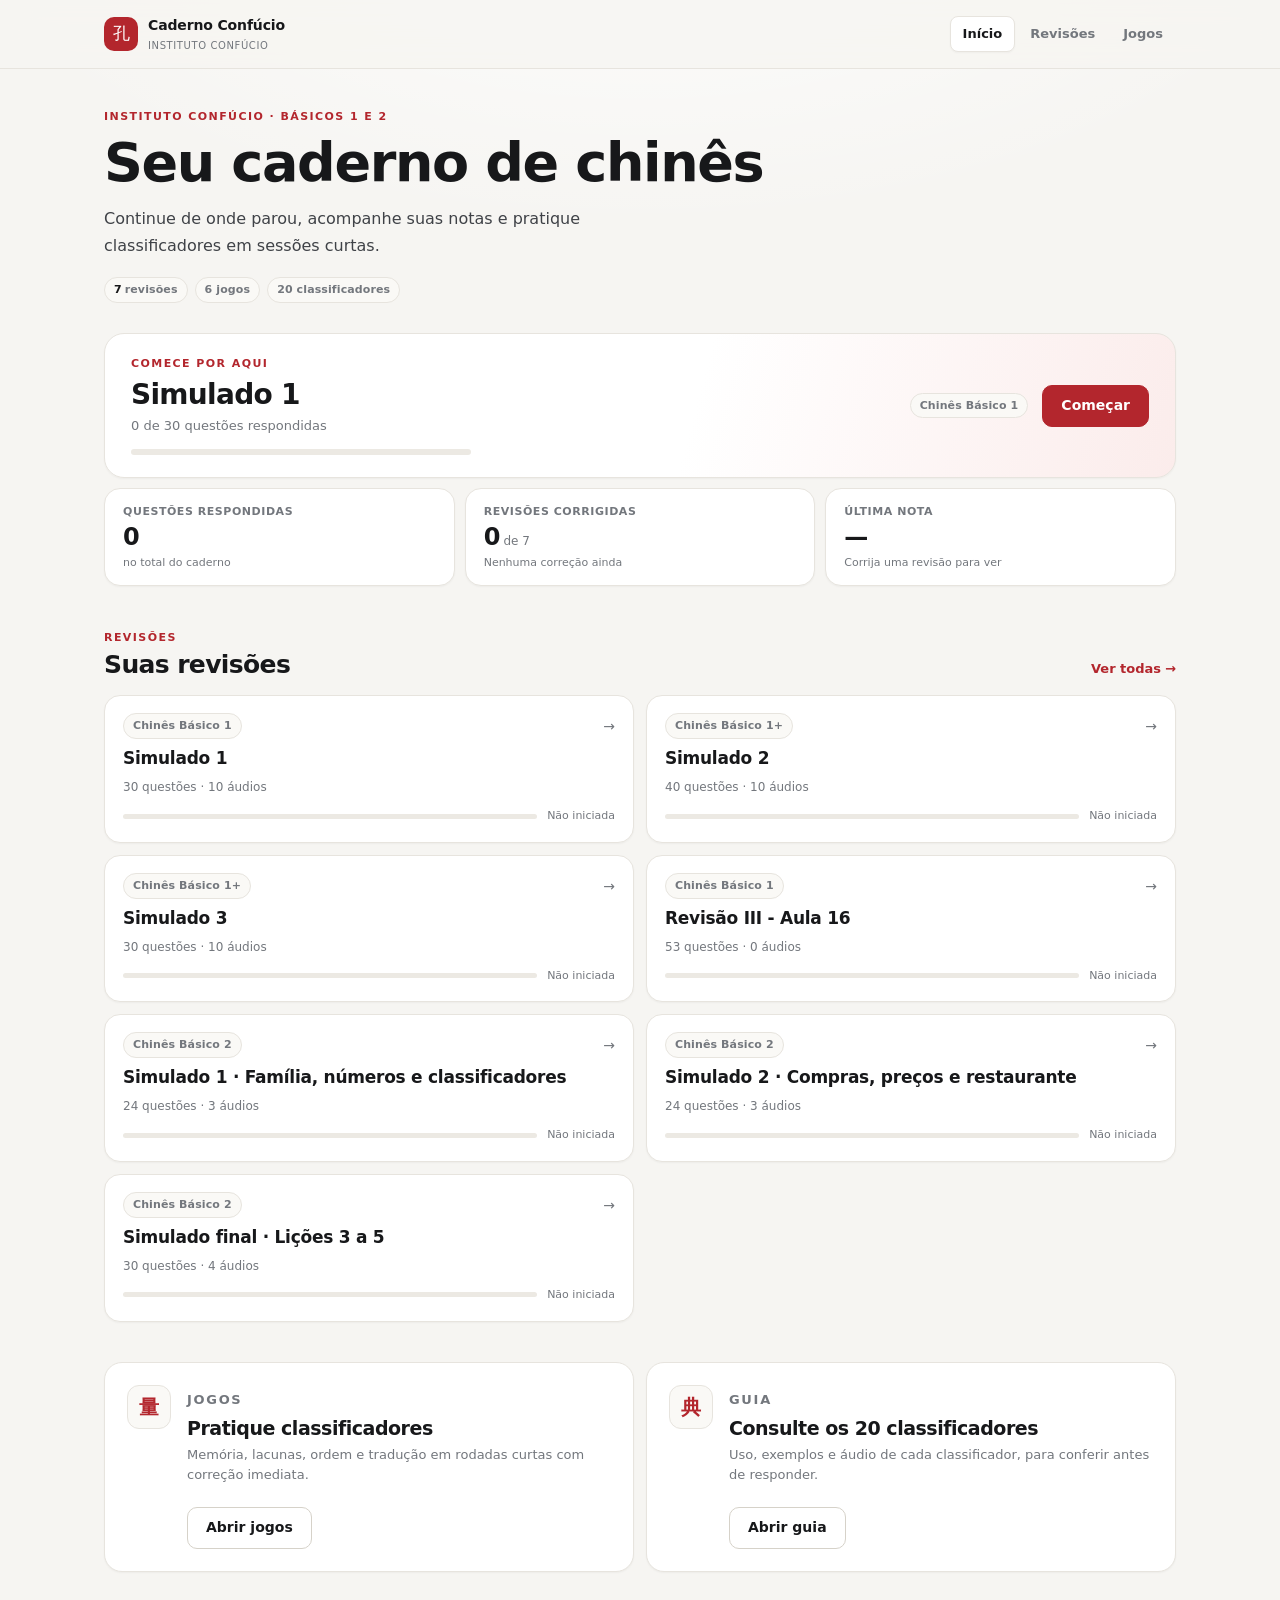
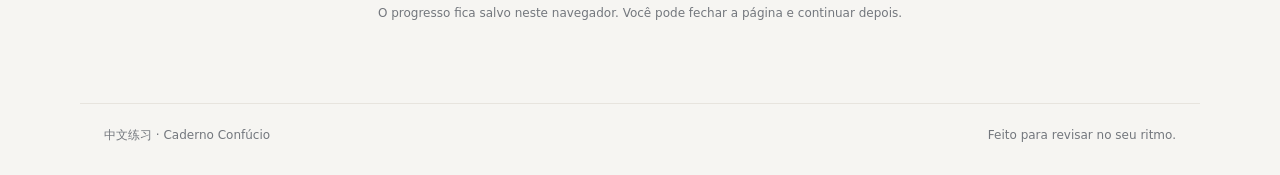
==== index.html @ aeb03836 "feat: add Basic 2 practice exams and level filter" ====
<!doctype html>
<html lang="pt-BR">
  <head>
    <meta charset="utf-8" />
    <meta name="viewport" content="width=device-width, initial-scale=1" />
    <title>Caderno de Chinês · Instituto Confúcio</title>
    <meta name="description" content="Caderno de estudos das aulas de chinês do Instituto Confúcio: revisões, jogos de classificadores e guia de consulta." />
    <link rel="icon" href="data:image/svg+xml,%3Csvg xmlns='http://www.w3.org/2000/svg' viewBox='0 0 64 64'%3E%3Crect width='64' height='64' rx='12' fill='%23b3262d'/%3E%3Ctext x='32' y='42' text-anchor='middle' font-size='32' fill='white' font-family='Arial'%3E习%3C/text%3E%3C/svg%3E" />
    <link rel="stylesheet" href="./src/styles.css?v=2026-11-25-2" />
  </head>
  <body class="app-body" data-page="home">
    <header class="site-header">
      <div class="site-header-inner">
        <a class="brand" href="./index.html" aria-label="Caderno Confúcio, ir para o início">
          <span class="brand-seal" aria-hidden="true">孔</span>
          <span class="brand-text"><strong>Caderno Confúcio</strong><small>Instituto Confúcio</small></span>
        </a>
        <nav class="site-nav" aria-label="Navegação principal">
          <a href="./index.html" aria-current="page">Início</a>
          <a href="./simulados.html">Revisões</a>
          <a href="./jogos.html">Jogos</a>
        </nav>
      </div>
    </header>

    <main class="app-main home">
      <header class="home-head">
        <div class="home-head-copy">
          <p class="eyebrow">Instituto Confúcio · Básicos 1 e 2</p>
          <h1>Seu caderno de chinês</h1>
          <p class="lede">Continue de onde parou, acompanhe suas notas e pratique classificadores em sessões curtas.</p>
          <div class="home-tags">
            <span class="tag"><strong id="homeExamCount">7</strong> revisões</span>
            <span class="tag">6 jogos</span>
            <span class="tag">20 classificadores</span>
          </div>
        </div>
      </header>

      <section class="dashboard" id="homeStatus" aria-label="Seu progresso" hidden></section>

      <section class="home-section" aria-labelledby="homeExamsTitle">
        <div class="section-title-row">
          <div>
            <p class="eyebrow">Revisões</p>
            <h2 id="homeExamsTitle">Suas revisões</h2>
          </div>
          <a class="text-link" href="./simulados.html">Ver todas <span aria-hidden="true">→</span></a>
        </div>
        <div id="homeExamList" class="home-exam-list"></div>
      </section>

      <section class="home-split" aria-label="Práticas e consulta">
        <article class="promo-card">
          <span class="promo-icon" aria-hidden="true">量</span>
          <div class="promo-copy">
            <p class="eyebrow">Jogos</p>
            <h2>Pratique classificadores</h2>
            <p>Memória, lacunas, ordem e tradução em rodadas curtas com correção imediata.</p>
          </div>
          <a class="btn secondary" href="./jogos.html">Abrir jogos</a>
        </article>
        <article class="promo-card">
          <span class="promo-icon" aria-hidden="true">典</span>
          <div class="promo-copy">
            <p class="eyebrow">Guia</p>
            <h2>Consulte os 20 classificadores</h2>
            <p>Uso, exemplos e áudio de cada classificador, para conferir antes de responder.</p>
          </div>
          <a class="btn secondary" href="./jogos.html#guia">Abrir guia</a>
        </article>
      </section>

      <p class="home-note">O progresso fica salvo neste navegador. Você pode fechar a página e continuar depois.</p>
    </main>

    <footer class="site-footer">
      <span>中文练习 · Caderno Confúcio</span>
      <span>Feito para revisar no seu ritmo.</span>
    </footer>

    <script src="./src/app.js?v=2026-11-25-2" type="module"></script>
  </body>
</html>
---- src/styles.css ----
:root {
  color-scheme: light;
  --bg: #f6f5f2;
  --surface: #ffffff;
  --surface-soft: #faf9f6;
  --ink: #17181a;
  --ink-2: #3f4247;
  --muted: #73777d;
  --border: #e7e4de;
  --border-strong: #d6d2c9;
  --accent: #b3262d;
  --accent-dark: #941d24;
  --accent-soft: #fbeceb;
  --jade: #2c6e5b;
  --jade-soft: #eaf4ef;
  --gold: #916a1c;
  --gold-soft: #fbf3e2;
  --wrong: #b3262d;
  --radius: 16px;
  --radius-sm: 10px;
  --shadow-sm: 0 1px 2px rgb(20 20 24 / 4%);
  --shadow: 0 1px 2px rgb(20 20 24 / 4%), 0 14px 36px rgb(20 20 24 / 6%);
  --font-sans: "Inter", "Avenir Next", "Segoe UI", system-ui, -apple-system, "PingFang SC", "Microsoft YaHei", sans-serif;
  --max: 1120px;
  --header-h: 68px;
}

* {
  box-sizing: border-box;
}

[hidden] {
  display: none !important;
}

html {
  scroll-behavior: smooth;
}

body {
  margin: 0;
  min-height: 100vh;
  background-color: var(--bg);
  background-image: radial-gradient(1100px 560px at 50% -8%, #ffffff 0%, rgb(255 255 255 / 0%) 66%);
  background-repeat: no-repeat;
  color: var(--ink);
  font-family: var(--font-sans);
  font-size: 16px;
  line-height: 1.6;
  -webkit-font-smoothing: antialiased;
  text-rendering: optimizeLegibility;
}

h1,
h2,
h3,
h4 {
  margin: 0;
  font-family: var(--font-sans);
  font-weight: 650;
  line-height: 1.15;
  letter-spacing: -0.025em;
  text-wrap: balance;
}

p {
  margin: 0;
}

a {
  color: var(--accent);
}

img {
  max-width: 100%;
}

button,
input,
select,
textarea {
  font: inherit;
}

button {
  color: inherit;
}

:where(a, button, input, select, textarea):focus-visible,
.game-workspace:focus-visible,
.pairs-board:focus-visible {
  outline: 2px solid rgb(179 38 45 / 55%);
  outline-offset: 2px;
}

.site-header {
  position: sticky;
  top: 0;
  z-index: 50;
  border-bottom: 1px solid var(--border);
  background: rgb(246 245 242 / 88%);
  backdrop-filter: blur(14px);
}

.site-header-inner {
  display: flex;
  align-items: center;
  gap: 24px;
  width: min(var(--max), 100%);
  min-height: var(--header-h);
  margin: 0 auto;
  padding: 0 24px;
}

.brand {
  display: flex;
  align-items: center;
  gap: 10px;
  color: var(--ink);
  text-decoration: none;
}

.brand-seal {
  display: grid;
  place-items: center;
  width: 34px;
  height: 34px;
  border-radius: 10px;
  background: var(--accent);
  color: #fff;
  font-size: 17px;
  line-height: 1;
}

.brand-text {
  display: grid;
  gap: 1px;
}

.brand-text strong {
  font-size: 14px;
  font-weight: 650;
  letter-spacing: -0.01em;
}

.brand-text small {
  color: var(--muted);
  font-size: 10px;
  font-weight: 500;
  letter-spacing: 0.06em;
  text-transform: uppercase;
}

.site-nav {
  display: flex;
  align-items: center;
  gap: 2px;
  margin-left: auto;
}

.site-nav a {
  padding: 7px 12px;
  border: 1px solid transparent;
  border-radius: 8px;
  color: var(--muted);
  font-size: 13px;
  font-weight: 550;
  text-decoration: none;
  transition: color 140ms ease, background 140ms ease, border-color 140ms ease;
}

.site-nav a:hover {
  background: var(--surface-soft);
  color: var(--ink);
}

.site-nav a[aria-current="page"] {
  border-color: var(--border);
  background: var(--surface);
  box-shadow: var(--shadow-sm);
  color: var(--ink);
}

.app-main {
  width: min(var(--max), 100%);
  margin: 0 auto;
  padding: 40px 24px 80px;
}

.site-footer {
  display: flex;
  justify-content: space-between;
  gap: 16px;
  width: min(var(--max), 100%);
  margin: 0 auto;
  padding: 22px 24px 30px;
  border-top: 1px solid var(--border);
  color: var(--muted);
  font-size: 12px;
}

.eyebrow {
  margin: 0 0 8px;
  color: var(--accent);
  font-size: 11px;
  font-weight: 700;
  letter-spacing: 0.13em;
  line-height: 1.4;
  text-transform: uppercase;
}

.lede {
  max-width: 62ch;
  margin-top: 12px;
  color: var(--ink-2);
  font-size: 16px;
  line-height: 1.65;
}

.helper-text {
  max-width: 34ch;
  color: var(--muted);
  font-size: 12px;
  line-height: 1.5;
  text-align: right;
}

.page-head {
  max-width: 760px;
  margin-bottom: 36px;
}

.page-head h1 {
  font-size: clamp(34px, 4.4vw, 44px);
}

.btn {
  display: inline-flex;
  align-items: center;
  justify-content: center;
  gap: 8px;
  min-height: 42px;
  padding: 8px 18px;
  border: 1px solid var(--accent);
  border-radius: var(--radius-sm);
  background: var(--accent);
  color: #fff;
  font-size: 14px;
  font-weight: 600;
  line-height: 1.2;
  text-decoration: none;
  cursor: pointer;
  transition: background 140ms ease, border-color 140ms ease, transform 140ms ease;
}

.btn:hover {
  border-color: var(--accent-dark);
  background: var(--accent-dark);
  transform: translateY(-1px);
}

.btn.secondary {
  border-color: var(--border-strong);
  background: var(--surface);
  color: var(--ink);
}

.btn.secondary:hover {
  border-color: #c3bdb1;
  background: var(--surface-soft);
}

.btn:disabled {
  opacity: 0.45;
  cursor: not-allowed;
  transform: none;
}

.text-link {
  display: inline-flex;
  align-items: center;
  gap: 4px;
  border: none;
  background: none;
  color: var(--accent);
  font-size: 13px;
  font-weight: 600;
  text-decoration: none;
  cursor: pointer;
}

.text-link:hover {
  color: var(--accent-dark);
  text-decoration: underline;
  text-underline-offset: 3px;
}

.tag {
  display: inline-flex;
  align-items: center;
  padding: 3px 9px;
  border: 1px solid var(--border);
  border-radius: 999px;
  background: var(--surface-soft);
  color: var(--muted);
  font-size: 11px;
  font-weight: 600;
  letter-spacing: 0.01em;
  white-space: nowrap;
}

.status-pill {
  display: inline-flex;
  align-items: center;
  margin-left: auto;
  padding: 3px 9px;
  border: 1px solid var(--border);
  border-radius: 999px;
  background: var(--surface-soft);
  color: var(--muted);
  font-size: 11px;
  font-weight: 600;
  white-space: nowrap;
}

.status-pill.is-started {
  border-color: #f0ddb8;
  background: var(--gold-soft);
  color: var(--gold);
}

.status-pill.is-corrected {
  border-color: #cde5da;
  background: var(--jade-soft);
  color: var(--jade);
}

.progress-track {
  display: block;
  flex: 1 1 auto;
  height: 6px;
  overflow: hidden;
  border-radius: 999px;
  background: #ece9e3;
}

.progress-bar {
  display: block;
  width: 0;
  height: 100%;
  border-radius: inherit;
  background: var(--jade);
  transition: width 220ms ease;
}

.section-title-row {
  display: flex;
  align-items: flex-end;
  justify-content: space-between;
  gap: 24px;
  margin-bottom: 16px;
}

.section-title-row h2 {
  font-size: clamp(21px, 2.4vw, 25px);
}

.section-title-row .eyebrow {
  margin-bottom: 5px;
}

.home-head {
  display: flex;
  align-items: flex-end;
  justify-content: space-between;
  gap: 32px;
  margin-bottom: 30px;
}

.home-head h1 {
  font-size: clamp(38px, 5vw, 54px);
}

.home-head-copy .lede {
  max-width: 52ch;
}

.home-tags {
  display: flex;
  flex-wrap: wrap;
  gap: 7px;
  margin-top: 18px;
}

.home-tags .tag strong {
  margin-right: 3px;
  color: var(--ink);
  font-weight: 700;
}

.dashboard {
  display: flex;
  flex-direction: column;
  gap: 10px;
  margin-bottom: 44px;
}

.continue-card {
  display: flex;
  align-items: center;
  justify-content: space-between;
  gap: 26px;
  padding: 22px 26px;
  border: 1px solid var(--border);
  border-radius: 20px;
  background: linear-gradient(105deg, var(--surface) 0%, var(--surface) 55%, var(--accent-soft) 100%);
  box-shadow: var(--shadow-sm);
}

.continue-copy {
  display: flex;
  flex: 1 1 auto;
  flex-direction: column;
  justify-content: center;
  min-width: 0;
}

.continue-copy h2 {
  font-size: clamp(22px, 2.6vw, 28px);
}

.continue-meta {
  margin: 5px 0 12px;
  color: var(--muted);
  font-size: 13px;
}

.continue-copy .progress-track {
  width: min(100%, 340px);
  flex: 0 0 auto;
}

.continue-action {
  display: flex;
  flex: 0 0 auto;
  align-items: center;
  gap: 14px;
}

.stat-grid {
  display: grid;
  grid-template-columns: repeat(3, minmax(0, 1fr));
  gap: 10px;
}

.stat-card {
  display: grid;
  gap: 2px;
  align-content: center;
  min-width: 0;
  padding: 14px 18px;
  border: 1px solid var(--border);
  border-radius: 16px;
  background: var(--surface);
  box-shadow: var(--shadow-sm);
}

.stat-label {
  color: var(--muted);
  font-size: 11px;
  font-weight: 600;
  letter-spacing: 0.05em;
  text-transform: uppercase;
}

.stat-value {
  color: var(--ink);
  font-size: 24px;
  font-weight: 650;
  letter-spacing: -0.03em;
  line-height: 1.2;
  font-variant-numeric: tabular-nums;
}

.stat-sub {
  overflow: hidden;
  color: var(--muted);
  font-size: 11px;
  font-weight: 500;
  text-overflow: ellipsis;
  white-space: nowrap;
}

.stat-value .stat-sub {
  font-size: 12px;
  font-weight: 500;
  letter-spacing: 0;
}

.home-section {
  margin-top: 40px;
}

.home-exam-list {
  display: grid;
  grid-template-columns: repeat(2, minmax(0, 1fr));
  gap: 12px;
}

.home-exam {
  display: grid;
  gap: 6px;
  padding: 17px 18px;
  border: 1px solid var(--border);
  border-radius: 16px;
  background: var(--surface);
  box-shadow: var(--shadow-sm);
  color: var(--ink);
  text-decoration: none;
  transition: border-color 150ms ease, box-shadow 150ms ease, transform 150ms ease;
}

.home-exam:hover {
  border-color: var(--border-strong);
  box-shadow: var(--shadow);
  transform: translateY(-1px);
}

.home-exam-top {
  display: flex;
  align-items: center;
  justify-content: space-between;
  gap: 8px;
}

.home-exam > strong {
  font-size: 17px;
  font-weight: 650;
  letter-spacing: -0.015em;
}

.home-exam-meta {
  color: var(--muted);
  font-size: 12px;
}

.home-exam-score {
  color: var(--jade);
  font-size: 13px;
  font-weight: 700;
  font-variant-numeric: tabular-nums;
}

.home-exam-arrow {
  color: var(--muted);
  font-size: 14px;
}

.home-exam-progress {
  display: flex;
  align-items: center;
  gap: 10px;
  margin-top: 4px;
  color: var(--muted);
  font-size: 11px;
  font-variant-numeric: tabular-nums;
}

.home-exam-progress .progress-track {
  height: 5px;
}

.home-exam-progress .progress-bar {
  background: var(--accent);
}

.home-split {
  display: grid;
  grid-template-columns: repeat(2, minmax(0, 1fr));
  gap: 12px;
  margin-top: 40px;
}

.promo-card {
  display: grid;
  grid-template-columns: auto minmax(0, 1fr);
  gap: 16px;
  align-items: start;
  padding: 22px;
  border: 1px solid var(--border);
  border-radius: 18px;
  background: var(--surface);
  box-shadow: var(--shadow-sm);
}

.promo-icon {
  display: grid;
  place-items: center;
  width: 44px;
  height: 44px;
  border: 1px solid var(--border);
  border-radius: 12px;
  background: var(--surface-soft);
  color: var(--accent);
  font-size: 20px;
  font-weight: 600;
  line-height: 1;
}

.promo-copy h2 {
  font-size: 19px;
}

.promo-copy p {
  margin-top: 5px;
  color: var(--muted);
  font-size: 13px;
  line-height: 1.55;
}

.promo-card .btn {
  grid-column: 2;
  justify-self: start;
  margin-top: 6px;
}

.home-note {
  margin-top: 32px;
  color: var(--muted);
  font-size: 12px;
  text-align: center;
}

.library {
  margin-top: 8px;
}

.exam-level-filter {
  display: flex;
  flex-wrap: wrap;
  gap: 8px;
  margin-bottom: 16px;
}

.exam-level-filter button {
  min-height: 42px;
  padding: 8px 16px;
  border: 1px solid var(--border-strong);
  border-radius: 999px;
  background: var(--surface);
  color: var(--ink-2);
  font-size: 14px;
  font-weight: 600;
  cursor: pointer;
}

.exam-level-filter button:hover {
  border-color: var(--accent);
}

.exam-level-filter button[aria-pressed="true"] {
  border-color: var(--accent);
  background: var(--accent);
  color: #fff;
}

.exam-list {
  display: grid;
  grid-template-columns: repeat(2, minmax(0, 1fr));
  gap: 14px;
}

.exam-card {
  display: flex;
  flex-direction: column;
  gap: 10px;
  padding: 22px;
  border: 1px solid var(--border);
  border-radius: 18px;
  background: var(--surface);
  box-shadow: var(--shadow-sm);
  transition: border-color 150ms ease, box-shadow 150ms ease;
}

.exam-card:hover {
  border-color: var(--border-strong);
  box-shadow: var(--shadow);
}

.exam-card-head {
  display: flex;
  align-items: center;
  gap: 8px;
  min-width: 0;
}

.exam-number {
  color: var(--accent);
  font-size: 12px;
  font-weight: 700;
  letter-spacing: 0.06em;
}

.exam-card h3 {
  font-size: 21px;
  letter-spacing: -0.02em;
}

.exam-description {
  flex: 1 1 auto;
  color: var(--muted);
  font-size: 13px;
  line-height: 1.55;
}

.exam-meta-line {
  display: flex;
  flex-wrap: wrap;
  gap: 12px;
  color: var(--muted);
  font-size: 11px;
}

.exam-meta-line span + span::before {
  content: "·";
  margin-right: 12px;
  color: var(--border-strong);
}

.exam-card-progress {
  display: flex;
  align-items: center;
  gap: 10px;
  color: var(--muted);
  font-size: 11px;
  font-variant-numeric: tabular-nums;
}

.exam-card-progress .progress-track {
  height: 5px;
}

.exam-card-progress .progress-bar {
  background: var(--accent);
}

.exam-card-foot {
  display: flex;
  align-items: center;
  justify-content: space-between;
  gap: 12px;
  margin-top: 2px;
  padding-top: 14px;
  border-top: 1px solid var(--border);
}

.exam-score {
  color: var(--ink-2);
  font-size: 12px;
}

.exam-score strong {
  font-weight: 700;
  font-variant-numeric: tabular-nums;
}

.exam-score.is-empty {
  color: var(--muted);
}

.exam-card .btn {
  min-height: 36px;
  padding: 6px 14px;
  font-size: 13px;
}

.exam-screen {
  animation: fade-in 200ms ease both;
}

.exam-sticky {
  position: sticky;
  top: var(--header-h);
  z-index: 40;
  margin-bottom: 24px;
  padding: 12px 0 8px;
  border-bottom: 1px solid var(--border);
  background: var(--bg);
}

.exam-topbar {
  display: grid;
  grid-template-columns: auto minmax(0, 1fr) auto;
  gap: 16px;
  align-items: center;
}

.back-link {
  display: inline-flex;
  align-items: center;
  gap: 6px;
  min-height: 34px;
  padding: 5px 11px;
  border: 1px solid var(--border);
  border-radius: 8px;
  background: var(--surface);
  color: var(--ink-2);
  font-size: 12px;
  font-weight: 600;
  cursor: pointer;
  transition: border-color 140ms ease, background 140ms ease;
}

.back-link:hover {
  border-color: var(--border-strong);
  background: var(--surface-soft);
}

.exam-topbar-main {
  display: flex;
  flex-direction: column;
  gap: 1px;
  min-width: 0;
}

.exam-topbar-kicker {
  color: var(--muted);
  font-size: 10px;
  font-weight: 600;
  letter-spacing: 0.1em;
  text-transform: uppercase;
}

.exam-topbar-main strong {
  overflow: hidden;
  color: var(--ink);
  font-size: 14px;
  font-weight: 650;
  line-height: 1.3;
  text-overflow: ellipsis;
  white-space: nowrap;
}

.exam-topbar-progress {
  display: flex;
  align-items: center;
  gap: 10px;
  color: var(--muted);
  font-size: 11px;
  white-space: nowrap;
  font-variant-numeric: tabular-nums;
}

.exam-topbar-progress .progress-track {
  width: 110px;
}

.section-tabs {
  display: flex;
  gap: 4px;
  margin-top: 10px;
  padding-bottom: 2px;
  overflow-x: auto;
  scrollbar-width: none;
}

.section-tabs::-webkit-scrollbar {
  display: none;
}

.section-tabs a {
  flex: 0 0 auto;
  padding: 5px 11px;
  border: 1px solid var(--border);
  border-radius: 999px;
  background: var(--surface);
  color: var(--muted);
  font-size: 12px;
  font-weight: 500;
  text-decoration: none;
  white-space: nowrap;
  transition: color 140ms ease, background 140ms ease, border-color 140ms ease;
}

.section-tabs a:hover {
  border-color: var(--border-strong);
  color: var(--ink);
}

.section-tabs a[aria-current="true"] {
  border-color: var(--ink);
  background: var(--ink);
  color: #fff;
}

.exam-sheet {
  max-width: 850px;
  margin: 0 auto;
}

.exam-intro {
  margin-bottom: 28px;
}

.exam-intro h1 {
  font-size: clamp(28px, 3.6vw, 37px);
}

.exam-intro .lede {
  margin-top: 10px;
  font-size: 15px;
}

.exam-meta-chips {
  display: flex;
  flex-wrap: wrap;
  gap: 6px;
  margin-top: 16px;
}

.meta-chip {
  display: inline-flex;
  align-items: center;
  gap: 4px;
  padding: 4px 10px;
  border: 1px solid var(--border);
  border-radius: 999px;
  background: var(--surface);
  color: var(--muted);
  font-size: 11px;
  white-space: nowrap;
}

.meta-chip strong {
  color: var(--ink);
  font-weight: 650;
}

.exam-intro-note {
  margin-top: 12px;
  color: var(--muted);
  font-size: 12px;
  line-height: 1.55;
}

.section {
  margin-top: 34px;
  scroll-margin-top: calc(var(--header-h) + 116px);
}

.section:first-child {
  margin-top: 0;
}

.section-heading {
  display: flex;
  align-items: baseline;
  justify-content: space-between;
  gap: 16px;
  margin-bottom: 12px;
  padding-bottom: 10px;
  border-bottom: 1px solid var(--border);
}

.section-heading h2 {
  font-size: 20px;
}

.section-heading span {
  color: var(--muted);
  font-size: 11px;
  white-space: nowrap;
}

.prompt-text {
  max-width: 70ch;
  margin-bottom: 12px;
  color: var(--muted);
  font-size: 13px;
  line-height: 1.6;
}

.question {
  position: relative;
  display: grid;
  gap: 12px;
  margin-bottom: 12px;
  padding: 20px 20px 20px 58px;
  border: 1px solid var(--border);
  border-radius: var(--radius);
  background: var(--surface);
  box-shadow: var(--shadow-sm);
  transition: border-color 150ms ease;
}

.question:last-of-type {
  margin-bottom: 0;
}

.question-number {
  position: absolute;
  top: 20px;
  left: 18px;
  display: grid;
  place-items: center;
  width: 28px;
  height: 28px;
  border: 1px solid var(--border-strong);
  border-radius: 50%;
  background: var(--surface-soft);
  color: var(--accent);
  font-size: 11px;
  font-weight: 700;
  font-variant-numeric: tabular-nums;
}

.question-title h3 {
  color: var(--ink);
  font-size: 14px;
  font-weight: 600;
  line-height: 1.55;
  letter-spacing: 0;
}

.question-title p {
  margin-top: 4px;
  color: var(--muted);
  font-size: 12px;
  line-height: 1.5;
}

.pinyin {
  color: var(--jade);
  font-size: 13px;
  font-style: italic;
}

.visual-prompt {
  display: grid;
  place-items: center;
  margin: 0;
  padding: 14px;
  border: 1px dashed var(--border-strong);
  border-radius: 12px;
  background: var(--surface-soft);
  color: var(--muted);
  font-size: 13px;
  text-align: center;
}

.visual-prompt.has-image {
  padding: 0;
  border: none;
  background: transparent;
}

.visual-prompt img {
  display: block;
  width: auto;
  max-width: 100%;
  max-height: 260px;
  border: 1px solid var(--border);
  border-radius: 12px;
  background: var(--surface-soft);
  box-shadow: var(--shadow-sm);
}

.option-visual {
  display: block;
  margin: 0;
  color: var(--muted);
  font-size: 12px;
  text-align: center;
}

.option-visual img {
  display: block;
  width: 100%;
  height: auto;
  max-height: 120px;
  object-fit: cover;
  border: 1px solid var(--border);
  border-radius: 8px;
  background: var(--surface-soft);
}

.audio-row {
  display: flex;
  flex-wrap: wrap;
  align-items: center;
  gap: 8px;
}

.audio-button {
  display: inline-flex;
  align-items: center;
  gap: 7px;
  min-height: 34px;
  padding: 5px 12px;
  border: 1px solid var(--border-strong);
  border-radius: 999px;
  background: var(--surface);
  color: var(--ink-2);
  font-size: 12px;
  font-weight: 600;
  cursor: pointer;
  transition: background 140ms ease, border-color 140ms ease;
}

.audio-button span {
  color: var(--accent);
  font-size: 10px;
}

.audio-button:hover {
  border-color: #c3bdb1;
  background: var(--surface-soft);
}

.audio-button.is-playing {
  border-color: var(--accent);
  background: var(--accent-soft);
  color: var(--accent);
}

.audio-missing {
  color: var(--muted);
  font-size: 12px;
}

.choices {
  display: grid;
  gap: 6px;
}

.choice {
  display: flex;
  flex-wrap: wrap;
  align-items: flex-start;
  gap: 10px;
  padding: 10px 12px;
  border: 1px solid var(--border);
  border-radius: 10px;
  background: var(--surface);
  color: var(--ink-2);
  font-size: 14px;
  line-height: 1.5;
  cursor: pointer;
  transition: border-color 140ms ease, background 140ms ease;
}

.choice:hover {
  border-color: var(--border-strong);
  background: var(--surface-soft);
}

.choice:has(input:checked) {
  border-color: var(--accent);
  background: var(--accent-soft);
}

.choice > span {
  flex: 1 1 10rem;
  min-width: 0;
}

.choice input {
  flex: 0 0 auto;
  width: 16px;
  height: 16px;
  margin: 2px 0 0;
  accent-color: var(--accent);
}

.choice strong {
  color: var(--accent);
  font-weight: 650;
}

.choice .option-visual {
  display: grid;
  flex: 0 1 140px;
  gap: 4px;
  width: auto;
}

.choice .option-visual img {
  max-height: 96px;
}

.word-bank {
  display: flex;
  flex-wrap: wrap;
  gap: 6px 18px;
  margin: 0;
  padding: 12px 14px;
  border: 1px solid var(--border);
  border-radius: 12px;
  background: var(--surface-soft);
  list-style: none;
  color: var(--ink-2);
  font-size: 13px;
}

.word-bank span {
  margin-left: 4px;
  color: var(--muted);
  font-size: 11px;
  font-style: italic;
}

.match-grid {
  display: grid;
  grid-template-columns: repeat(auto-fit, minmax(130px, 1fr));
  gap: 10px;
}

.shared-option {
  display: grid;
  gap: 6px;
  align-content: start;
  padding: 8px;
  border: 1px solid var(--border);
  border-radius: 10px;
  background: var(--surface);
  font-size: 12px;
  line-height: 1.4;
}

.question input[type="text"],
.question textarea,
.answer-select {
  width: 100%;
  border: 1px solid var(--border-strong);
  border-radius: 10px;
  background: var(--surface);
  color: var(--ink);
  font-family: var(--font-sans);
  font-size: 15px;
  transition: border-color 140ms ease, box-shadow 140ms ease;
}

.question input[type="text"],
.answer-select {
  min-height: 44px;
  padding: 10px 12px;
}

.question textarea {
  min-height: 104px;
  padding: 11px 12px;
  line-height: 1.55;
  resize: vertical;
}

.question input[type="text"]::placeholder,
.question textarea::placeholder {
  color: #7c766b;
}

.question input[type="text"]:focus,
.question textarea:focus,
.answer-select:focus {
  border-color: var(--accent);
  outline: none;
  box-shadow: 0 0 0 3px rgb(179 38 45 / 12%);
}

.answer-select {
  max-width: 340px;
}

.feedback {
  display: none;
  gap: 3px;
  margin-top: 2px;
  padding: 11px 13px;
  border: 1px solid var(--border);
  border-radius: 10px;
  background: var(--surface-soft);
  color: var(--ink-2);
  font-size: 13px;
  line-height: 1.5;
}

.question.is-graded .feedback {
  display: grid;
}

.question.is-correct .feedback {
  border-color: #cde5da;
  background: var(--jade-soft);
}

.question.is-incorrect .feedback {
  border-color: #f2d2cf;
  background: var(--accent-soft);
}

.feedback > span {
  font-weight: 650;
}

.correct {
  color: var(--jade);
}

.incorrect {
  color: var(--wrong);
}

.explanation {
  color: var(--muted);
}

.actions {
  display: flex;
  flex-wrap: wrap;
  align-items: center;
  justify-content: space-between;
  gap: 14px;
  margin-top: 26px;
  padding-top: 18px;
  border-top: 1px solid var(--border);
}

.actions-note {
  max-width: 42ch;
  color: var(--muted);
  font-size: 12px;
  line-height: 1.55;
}

.actions-buttons {
  display: flex;
  flex-wrap: wrap;
  gap: 8px;
}

.results {
  margin-top: 30px;
  scroll-margin-top: calc(var(--header-h) + 116px);
}

.boletim {
  padding: 26px;
  border: 1px solid var(--border);
  border-radius: 20px;
  background: var(--surface);
  box-shadow: var(--shadow);
}

.boletim-head {
  display: flex;
  align-items: flex-start;
  justify-content: space-between;
  gap: 24px;
}

.boletim h2 {
  font-size: clamp(38px, 6vw, 52px);
  line-height: 1;
  font-variant-numeric: tabular-nums;
}

.boletim h2 span {
  color: var(--muted);
  font-size: 0.42em;
  font-weight: 500;
  letter-spacing: 0;
}

.boletim-message {
  margin-top: 8px;
  color: var(--ink-2);
  font-size: 14px;
}

.score-pill {
  display: grid;
  flex: 0 0 auto;
  place-items: center;
  min-width: 72px;
  height: 72px;
  padding: 0 12px;
  border: 1px solid #f2d2cf;
  border-radius: 50%;
  background: var(--accent-soft);
  color: var(--accent);
  font-size: 17px;
  font-weight: 700;
  font-variant-numeric: tabular-nums;
}

.result-list {
  margin-top: 20px;
  border-top: 1px solid var(--border);
}

.result-item {
  display: grid;
  grid-template-columns: 112px minmax(0, 1fr);
  gap: 14px;
  padding: 10px 0;
  border-bottom: 1px solid var(--border);
  color: var(--ink-2);
  font-size: 13px;
  line-height: 1.5;
}

.result-item span:first-child {
  font-weight: 650;
}

.results-actions {
  display: flex;
  flex-wrap: wrap;
  gap: 8px;
  margin-top: 20px;
}

.games {
  margin-top: 6px;
}

.game-menu {
  display: grid;
  grid-template-columns: repeat(3, minmax(0, 1fr));
  gap: 10px;
  margin-bottom: 18px;
}

.game-tab {
  display: flex;
  align-items: center;
  gap: 12px;
  padding: 14px 16px;
  border: 1px solid var(--border);
  border-radius: 14px;
  background: var(--surface);
  color: var(--ink);
  text-align: left;
  cursor: pointer;
  box-shadow: var(--shadow-sm);
  transition: border-color 150ms ease, box-shadow 150ms ease, transform 150ms ease;
}

.game-tab:hover {
  border-color: var(--border-strong);
  transform: translateY(-1px);
}

.game-tab.is-active {
  border-color: var(--accent);
  box-shadow: 0 0 0 1px var(--accent) inset, var(--shadow-sm);
}

.game-tab-number {
  display: grid;
  flex: 0 0 auto;
  place-items: center;
  width: 32px;
  height: 32px;
  border: 1px solid var(--border);
  border-radius: 50%;
  background: var(--surface-soft);
  color: var(--muted);
  font-size: 11px;
  font-weight: 700;
  font-variant-numeric: tabular-nums;
}

.game-tab.is-active .game-tab-number {
  border-color: #f2d2cf;
  background: var(--accent-soft);
  color: var(--accent);
}

.game-tab-body {
  display: grid;
  gap: 1px;
  min-width: 0;
}

.game-tab-body strong {
  overflow: hidden;
  font-size: 14px;
  font-weight: 600;
  line-height: 1.3;
  text-overflow: ellipsis;
  white-space: nowrap;
}

.game-tab-body small {
  overflow: hidden;
  color: var(--muted);
  font-size: 10px;
  letter-spacing: 0.05em;
  text-overflow: ellipsis;
  text-transform: uppercase;
  white-space: nowrap;
}

.game-workspace {
  min-height: 320px;
  scroll-margin-top: calc(var(--header-h) + 16px);
}

.game-panel {
  display: grid;
  grid-template-columns: minmax(0, 0.8fr) minmax(0, 1.2fr);
  gap: clamp(20px, 4vw, 42px);
  padding: clamp(20px, 3.4vw, 32px);
  border: 1px solid var(--border);
  border-radius: 20px;
  background: var(--surface);
  box-shadow: var(--shadow);
}

.game-panel-copy {
  display: flex;
  flex-direction: column;
  align-items: flex-start;
}

.game-index {
  color: var(--muted);
  font-size: 10px;
  font-weight: 600;
  letter-spacing: 0.1em;
  text-transform: uppercase;
}

.game-panel-copy h3 {
  margin: 6px 0 8px;
  font-size: clamp(22px, 3vw, 28px);
}

.game-panel-copy p,
.game-complete p {
  max-width: 34ch;
  color: var(--muted);
  font-size: 13px;
  line-height: 1.6;
}

.game-stats {
  display: flex;
  flex-wrap: wrap;
  gap: 16px;
  margin: 16px 0;
  color: var(--muted);
  font-size: 12px;
  font-variant-numeric: tabular-nums;
}

.game-stats strong {
  margin-right: 2px;
  color: var(--ink);
  font-size: 18px;
  font-weight: 650;
}

.game-reset {
  margin-top: 2px;
}

.match-listen {
  display: flex;
  flex-wrap: wrap;
  align-items: center;
  gap: 8px;
  margin: 2px 0 14px;
  padding: 10px 12px;
  border: 1px solid var(--border);
  border-radius: 12px;
  background: var(--surface-soft);
}

.match-listen strong {
  font-size: 17px;
}

.pairs-board {
  display: grid;
  grid-template-columns: repeat(6, minmax(0, 1fr));
  gap: 8px;
  align-content: start;
  border-radius: 12px;
  perspective: 900px;
}

.pair-card {
  position: relative;
  aspect-ratio: 1 / 1.2;
  padding: 0;
  border: none;
  background: transparent;
  cursor: pointer;
  transform-style: preserve-3d;
  transition: transform 260ms ease;
}

.pair-card:disabled {
  cursor: default;
}

.pair-card-back,
.pair-card-front {
  position: absolute;
  inset: 0;
  display: flex;
  flex-direction: column;
  align-items: center;
  justify-content: center;
  gap: 3px;
  padding: 6px;
  border: 1px solid var(--border-strong);
  border-radius: 12px;
  backface-visibility: hidden;
  transition: transform 300ms ease;
}

.pair-card-back {
  background: linear-gradient(145deg, #33363d, #22242a);
  border-color: #33363d;
  color: rgb(255 255 255 / 82%);
  font-size: 18px;
  font-weight: 600;
}

.pair-card-back::after {
  content: "习";
  position: absolute;
  right: 7px;
  bottom: 5px;
  color: rgb(255 255 255 / 26%);
  font-size: 10px;
}

.pair-card-front {
  transform: rotateY(180deg);
  background: var(--surface);
  color: var(--ink);
}

.pair-card-front strong {
  font-size: clamp(17px, 2.4vw, 24px);
  font-weight: 650;
  line-height: 1.1;
  text-align: center;
}

.pair-card-front small {
  max-width: 100%;
  overflow: hidden;
  color: var(--muted);
  font-size: 10px;
  line-height: 1.2;
  text-align: center;
  text-overflow: ellipsis;
  white-space: nowrap;
}

.pair-card.is-visible .pair-card-back {
  transform: rotateY(180deg);
}

.pair-card.is-visible .pair-card-front {
  transform: rotateY(360deg);
}

.pair-card.is-matched .pair-card-front {
  border-color: #cde5da;
  background: var(--jade-soft);
}

.pair-card.is-matched {
  opacity: 0.65;
}

.game-success {
  grid-column: 1 / -1;
  padding: 12px 14px;
  border: 1px solid #cde5da;
  border-radius: 12px;
  background: var(--jade-soft);
  color: var(--ink-2);
  font-size: 13px;
}

.game-success strong {
  color: var(--jade);
}

.sentence-challenge,
.quick-challenge,
.order-challenge,
.translation-challenge,
.truth-challenge {
  display: flex;
  flex-direction: column;
  justify-content: center;
  min-width: 0;
}

.challenge-sentence {
  font-size: clamp(26px, 4.2vw, 38px);
  font-weight: 600;
  line-height: 1.3;
}

.challenge-pinyin {
  margin: 4px 0 12px;
  color: var(--jade);
  font-size: 13px;
  font-style: italic;
}

.answer-options {
  display: grid;
  grid-template-columns: repeat(2, minmax(0, 1fr));
  gap: 8px;
  margin-top: 4px;
}

.answer-option {
  min-height: 46px;
  padding: 10px 12px;
  border: 1px solid var(--border-strong);
  border-radius: 12px;
  background: var(--surface);
  color: var(--ink);
  font-size: clamp(18px, 2.6vw, 24px);
  cursor: pointer;
  transition: border-color 140ms ease, background 140ms ease, transform 140ms ease;
}

.answer-option:hover:not(:disabled) {
  border-color: var(--accent);
  background: var(--accent-soft);
}

.answer-option:disabled {
  cursor: default;
}

.answer-option.is-answer {
  border-color: var(--jade);
  background: var(--jade-soft);
  color: var(--jade);
}

.answer-option.is-selected:not(.is-answer) {
  border-color: var(--wrong);
  background: var(--accent-soft);
  color: var(--wrong);
}

.game-feedback {
  display: none;
}

.game-feedback:not(:empty) {
  display: flex;
  flex-wrap: wrap;
  align-items: center;
  gap: 8px 14px;
  margin-top: 14px;
  padding: 12px 14px;
  border: 1px solid var(--border);
  border-radius: 12px;
  background: var(--surface-soft);
  color: var(--ink-2);
  font-size: 13px;
  line-height: 1.5;
}

.game-feedback.is-correct {
  border-color: #cde5da;
  background: var(--jade-soft);
}

.game-feedback.is-incorrect {
  border-color: #f2d2cf;
  background: var(--accent-soft);
}

.game-feedback strong {
  font-size: 14px;
  font-weight: 650;
}

.game-feedback .btn {
  margin-left: auto;
}

.noun-display {
  display: flex;
  flex-direction: column;
  align-items: center;
  gap: 2px;
  padding: 6px 0 14px;
  text-align: center;
}

.noun-display strong {
  font-size: clamp(42px, 7vw, 62px);
  font-weight: 650;
  letter-spacing: 0.02em;
  line-height: 1.1;
}

.noun-display span {
  color: var(--muted);
  font-size: 13px;
}

.quick-challenge .answer-options {
  width: 100%;
}

.order-prompt {
  color: var(--muted);
  font-size: 15px;
}

.order-answer {
  display: flex;
  align-items: center;
  min-height: 58px;
  margin-top: 8px;
  padding: 10px 14px;
  border: 1px solid var(--border-strong);
  border-radius: 12px;
  background: var(--surface-soft);
  color: var(--muted);
  font-size: 13px;
}

.order-answer.has-tokens {
  color: var(--ink);
  font-size: 22px;
  letter-spacing: 0.03em;
}

.token-bank {
  display: flex;
  flex-wrap: wrap;
  gap: 8px;
  margin: 14px 0 12px;
}

.token-button {
  min-height: 42px;
  padding: 7px 14px;
  border: 1px solid var(--border-strong);
  border-radius: 10px;
  background: var(--surface);
  color: var(--ink);
  font-size: 20px;
  cursor: pointer;
  transition: border-color 140ms ease, background 140ms ease, transform 140ms ease;
}

.token-button:hover:not(:disabled) {
  border-color: var(--accent);
  background: var(--accent-soft);
  transform: translateY(-1px);
}

.token-button.is-used {
  opacity: 0.3;
  cursor: default;
  text-decoration: line-through;
}

.order-actions {
  display: flex;
  gap: 8px;
}

.translation-prompt {
  font-size: clamp(20px, 3vw, 26px);
  font-weight: 600;
  line-height: 1.4;
}

.translation-options {
  display: grid;
  gap: 8px;
  margin-top: 12px;
}

.translation-option {
  padding: 12px 14px;
  border: 1px solid var(--border-strong);
  border-radius: 12px;
  background: var(--surface);
  color: var(--ink);
  font-size: 16px;
  text-align: left;
  cursor: pointer;
  transition: border-color 140ms ease, background 140ms ease;
}

.translation-option:hover:not(:disabled) {
  border-color: var(--accent);
  background: var(--accent-soft);
}

.translation-option.is-answer {
  border-color: var(--jade);
  background: var(--jade-soft);
}

.translation-option.is-selected:not(.is-answer) {
  border-color: var(--wrong);
  background: var(--accent-soft);
}

.truth-expression {
  margin: 4px 0 0;
  font-size: clamp(34px, 6vw, 48px);
  font-weight: 600;
  letter-spacing: 0.04em;
  text-align: center;
}

.truth-translation {
  margin: 4px 0 14px;
  color: var(--muted);
  font-size: 14px;
  text-align: center;
}

.truth-challenge .audio-button {
  align-self: center;
}

.truth-challenge .answer-option {
  font-size: 15px;
}

.game-complete {
  grid-template-columns: 1fr;
  justify-items: center;
  padding: clamp(34px, 5vw, 52px) 24px;
  text-align: center;
}

.game-complete p {
  max-width: 42ch;
}

.game-complete .btn {
  margin-top: 16px;
}

.complete-mark {
  margin-bottom: 6px;
  color: var(--accent);
  font-size: clamp(46px, 8vw, 66px);
  font-weight: 650;
  letter-spacing: -0.03em;
  line-height: 1;
  font-variant-numeric: tabular-nums;
}

.guide {
  margin-top: 64px;
  padding-top: 32px;
  border-top: 1px solid var(--border);
  scroll-margin-top: calc(var(--header-h) + 24px);
}

.guide-intro {
  display: grid;
  grid-template-columns: minmax(0, 1fr);
  gap: 16px;
  margin-bottom: 24px;
}

.guide-intro > p {
  max-width: 74ch;
  color: var(--ink-2);
  font-size: 14px;
  line-height: 1.65;
}

.formula {
  display: grid;
  grid-template-columns: minmax(0, 1fr) auto minmax(0, 1fr) auto minmax(0, 1fr) auto minmax(0, 1.2fr);
  gap: 6px;
  align-items: stretch;
  padding: 10px;
  border: 1px solid var(--border);
  border-radius: 16px;
  background: var(--surface);
  box-shadow: var(--shadow-sm);
}

.formula-part {
  display: flex;
  flex-direction: column;
  align-items: center;
  justify-content: center;
  gap: 2px;
  min-height: 84px;
  padding: 10px 8px;
  border: 1px solid var(--border);
  border-radius: 10px;
  background: var(--surface-soft);
  text-align: center;
}

.formula-part span {
  color: var(--muted);
  font-size: 9px;
  font-weight: 600;
  letter-spacing: 0.08em;
  text-transform: uppercase;
}

.formula-part strong {
  font-size: 24px;
  font-weight: 600;
  line-height: 1.1;
}

.formula-part small {
  color: var(--muted);
  font-size: 10px;
  line-height: 1.3;
}

.formula > b {
  display: grid;
  place-items: center;
  color: var(--muted);
  font-size: 14px;
  font-weight: 400;
}

.formula-part.is-result {
  border-color: #f2d2cf;
  background: var(--accent-soft);
}

.lesson-group {
  margin-top: 22px;
}

.lesson-group > h3 {
  display: flex;
  align-items: center;
  gap: 8px;
  margin-bottom: 8px;
  color: var(--muted);
  font-size: 11px;
  font-weight: 700;
  letter-spacing: 0.1em;
  text-transform: uppercase;
}

.lesson-category-index {
  display: grid;
  place-items: center;
  width: 20px;
  height: 20px;
  border-radius: 50%;
  background: var(--surface-soft);
  border: 1px solid var(--border);
  color: var(--accent);
  font-size: 10px;
  letter-spacing: 0;
}

.lesson-table {
  overflow: hidden;
  border: 1px solid var(--border);
  border-radius: 16px;
  background: var(--surface);
  box-shadow: var(--shadow-sm);
}

.lesson-row {
  display: grid;
  grid-template-columns: 56px minmax(0, 1fr) minmax(0, 1.2fr) auto;
  gap: 18px;
  align-items: start;
  padding: 16px;
  border-top: 1px solid var(--border);
}

.lesson-row:first-child {
  border-top: none;
}

.lesson-row:hover {
  background: var(--surface-soft);
}

.lesson-symbol {
  display: grid;
  place-items: center;
  gap: 1px;
  width: 52px;
  height: 52px;
  border: 1px solid var(--border);
  border-radius: 12px;
  background: var(--surface-soft);
  text-align: center;
}

.lesson-symbol strong {
  color: var(--ink);
  font-size: 22px;
  font-weight: 600;
  line-height: 1;
}

.lesson-symbol span {
  color: var(--muted);
  font-size: 9px;
  font-style: italic;
}

.lesson-copy h4 {
  font-size: 13px;
  font-weight: 650;
  letter-spacing: 0;
}

.lesson-copy p {
  margin-top: 3px;
  color: var(--muted);
  font-size: 12px;
  line-height: 1.5;
}

.lesson-examples {
  display: grid;
  gap: 5px;
  margin: 0;
  padding: 0;
  list-style: none;
}

.lesson-examples li {
  display: flex;
  flex-wrap: wrap;
  align-items: baseline;
  gap: 2px 7px;
  font-size: 12px;
}

.lesson-examples strong {
  color: var(--ink);
  font-size: 15px;
  font-weight: 600;
}

.lesson-examples span {
  color: var(--jade);
  font-size: 11px;
  font-style: italic;
}

.lesson-examples small {
  color: var(--muted);
  font-size: 11px;
}

.lesson-side {
  display: flex;
  justify-content: flex-end;
  padding-top: 4px;
}

.lesson-side .audio-button {
  min-height: 30px;
  padding: 4px 10px;
  font-size: 11px;
}

.error-note {
  padding: 18px;
  border: 1px solid #f2d2cf;
  border-radius: 12px;
  background: var(--accent-soft);
  color: var(--ink-2);
}

.error-note h2 {
  margin-bottom: 4px;
  font-size: 18px;
}

.error-note p {
  font-size: 13px;
}

@keyframes fade-in {
  from {
    opacity: 0;
    transform: translateY(4px);
  }

  to {
    opacity: 1;
    transform: translateY(0);
  }
}

@media (max-width: 960px) {
  .dashboard {
    grid-template-columns: 1fr;
  }

  .stat-grid {
    grid-template-columns: repeat(3, minmax(0, 1fr));
  }

  .stat-card {
    padding: 12px 14px;
  }

  .stat-value {
    font-size: 21px;
  }

  .exam-list,
  .home-exam-list {
    grid-template-columns: 1fr;
  }

  .game-menu {
    grid-template-columns: repeat(2, minmax(0, 1fr));
  }

  .lesson-row {
    grid-template-columns: 50px minmax(0, 1fr) minmax(0, 1.1fr);
  }

  .lesson-side {
    grid-column: 2 / -1;
    justify-content: flex-start;
    padding-top: 0;
  }
}

@media (max-width: 760px) {
  :root {
    --header-h: 60px;
  }

  .site-header-inner {
    gap: 12px;
    padding: 0 16px;
  }

  .brand-text small {
    display: none;
  }

  .brand-text strong {
    font-size: 13px;
  }

  .site-nav a {
    padding: 6px 9px;
    font-size: 12px;
  }

  .app-main {
    padding: 28px 16px 60px;
  }

  .home-head {
    flex-direction: column;
    align-items: flex-start;
    gap: 18px;
    margin-bottom: 24px;
  }

  .home-head h1 {
    font-size: clamp(32px, 9vw, 40px);
  }

  .continue-card {
    flex-direction: column;
    align-items: flex-start;
    gap: 16px;
    padding: 20px;
  }

  .continue-action {
    flex-direction: row;
    align-items: center;
    justify-content: space-between;
    width: 100%;
  }

  .stat-grid {
    grid-template-columns: 1fr;
  }

  .home-split {
    grid-template-columns: 1fr;
  }

  .promo-card {
    grid-template-columns: auto minmax(0, 1fr);
  }

  .section-title-row {
    align-items: flex-start;
    flex-direction: column;
    gap: 6px;
  }

  .helper-text {
    max-width: none;
    text-align: left;
  }

  .exam-topbar {
    grid-template-columns: auto minmax(0, 1fr);
    gap: 8px 10px;
  }

  .exam-topbar-progress {
    grid-column: 1 / -1;
  }

  .exam-topbar-progress .progress-track {
    flex: 1;
    width: auto;
  }

  .exam-sticky {
    padding-top: 10px;
  }

  .exam-sheet {
    max-width: none;
  }

  .exam-intro h1 {
    font-size: 27px;
  }

  .question {
    padding: 18px 16px 18px 48px;
    border-radius: 14px;
  }

  .question-number {
    top: 17px;
    left: 14px;
    width: 25px;
    height: 25px;
  }

  .section {
    margin-top: 28px;
    scroll-margin-top: calc(var(--header-h) + 148px);
  }

  .results {
    scroll-margin-top: calc(var(--header-h) + 148px);
  }

  .answer-select {
    max-width: 100%;
  }

  .actions {
    align-items: stretch;
    flex-direction: column;
  }

  .actions-buttons .btn {
    flex: 1;
  }

  .boletim {
    padding: 20px;
  }

  .boletim h2 {
    font-size: 40px;
  }

  .score-pill {
    min-width: 60px;
    height: 60px;
    font-size: 15px;
  }

  .result-item {
    grid-template-columns: 88px minmax(0, 1fr);
    gap: 10px;
  }

  .game-menu {
    grid-template-columns: 1fr;
  }

  .game-panel {
    grid-template-columns: 1fr;
    gap: 18px;
  }

  .game-panel-copy p {
    max-width: none;
  }

  .pairs-board {
    grid-template-columns: repeat(4, minmax(0, 1fr));
  }

  .answer-options {
    grid-template-columns: 1fr;
  }

  .game-feedback .btn {
    width: 100%;
    margin-left: 0;
  }

  .guide {
    margin-top: 48px;
  }

  .formula {
    grid-template-columns: 1fr;
    gap: 4px;
  }

  .formula-part {
    min-height: 56px;
    flex-direction: row;
    gap: 8px;
  }

  .formula > b {
    min-height: 14px;
  }

  .lesson-row {
    grid-template-columns: 46px minmax(0, 1fr);
    gap: 12px;
    padding: 14px;
  }

  .lesson-symbol {
    width: 44px;
    height: 44px;
  }

  .lesson-examples,
  .lesson-side {
    grid-column: 2 / -1;
  }

  .lesson-side {
    justify-content: flex-start;
  }

  .site-footer {
    flex-direction: column;
    gap: 4px;
    padding: 18px 16px 24px;
  }
}

@media (max-width: 420px) {
  .site-header-inner {
    gap: 8px;
    padding: 0 12px;
  }

  .brand-text strong {
    font-size: 12px;
  }

  .site-nav {
    gap: 0;
  }

  .site-nav a {
    padding: 6px 7px;
    font-size: 11px;
  }

  .pairs-board {
    grid-template-columns: repeat(3, minmax(0, 1fr));
  }

  .promo-card {
    grid-template-columns: 1fr;
  }

  .promo-card .btn {
    grid-column: 1;
    justify-self: start;
  }

  .order-actions {
    display: grid;
    grid-template-columns: 1fr;
  }

  .promo-icon {
    width: 38px;
    height: 38px;
    font-size: 17px;
  }
}

@media (prefers-reduced-motion: reduce) {
  html {
    scroll-behavior: auto;
  }

  *,
  *::before,
  *::after {
    animation-duration: 0.01ms !important;
    animation-iteration-count: 1 !important;
    scroll-behavior: auto !important;
    transition-duration: 0.01ms !important;
  }
}
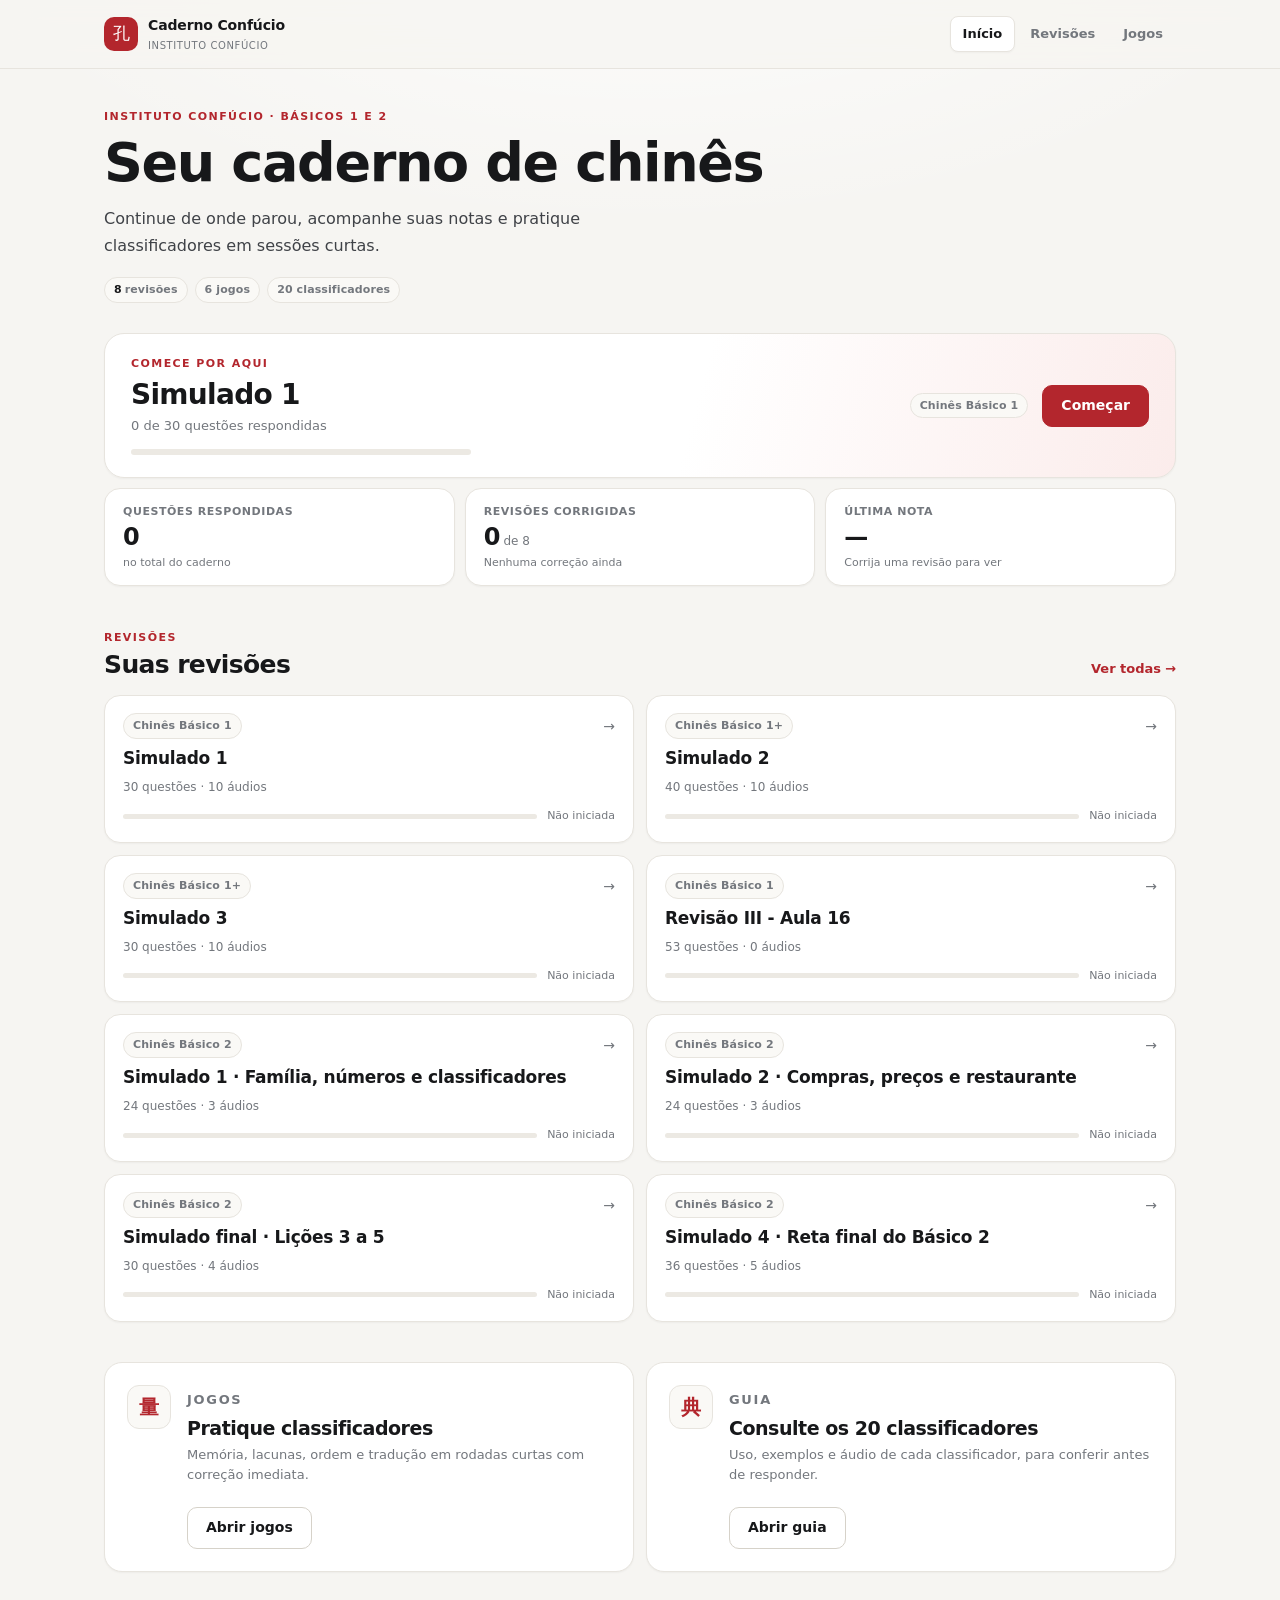
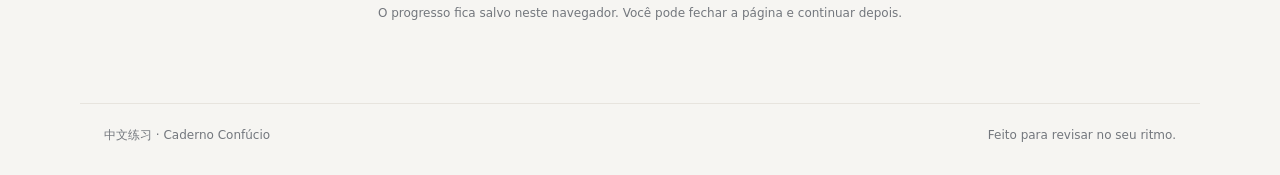
==== commit 4347f7d3: "feat: add Basic 2 final review practice exam" ====
--- a/index.html
+++ b/index.html
@@ -30,7 +30,7 @@
           <h1>Seu caderno de chinês</h1>
           <p class="lede">Continue de onde parou, acompanhe suas notas e pratique classificadores em sessões curtas.</p>
           <div class="home-tags">
-            <span class="tag"><strong id="homeExamCount">7</strong> revisões</span>
+            <span class="tag"><strong id="homeExamCount">8</strong> revisões</span>
             <span class="tag">6 jogos</span>
             <span class="tag">20 classificadores</span>
           </div>
@@ -79,6 +79,6 @@
       <span>Feito para revisar no seu ritmo.</span>
     </footer>
 
-    <script src="./src/app.js?v=2026-11-25-2" type="module"></script>
+    <script src="./src/app.js?v=2026-11-25-3" type="module"></script>
   </body>
 </html>
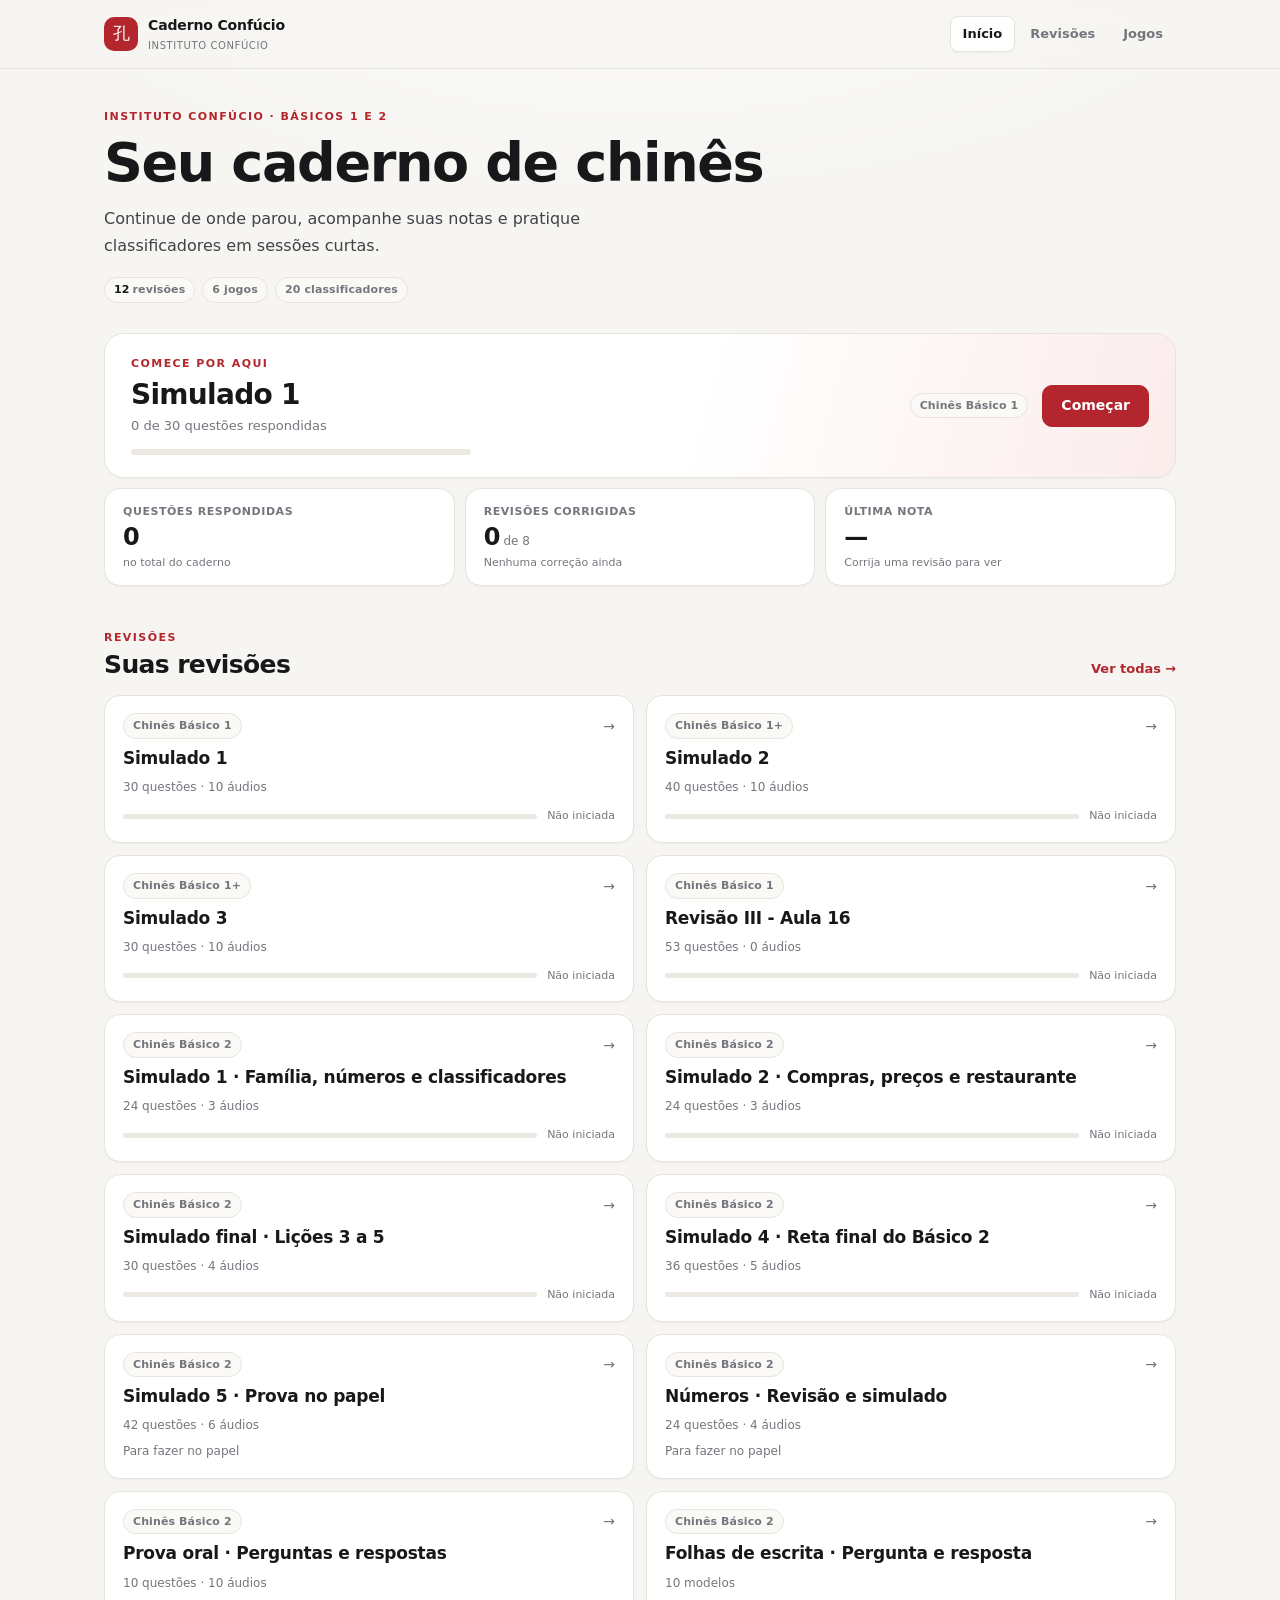
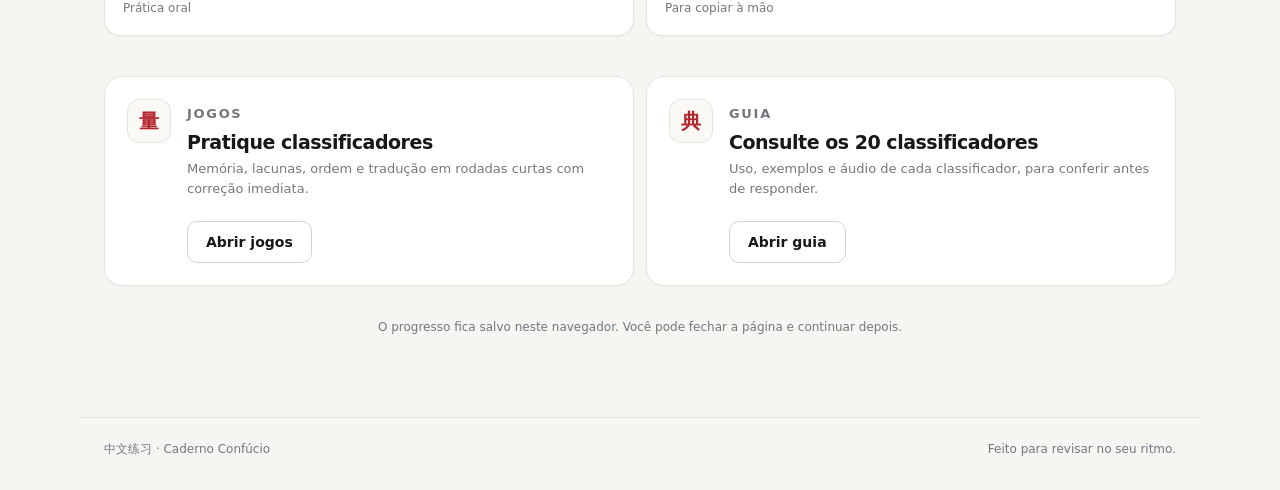
==== commit 354d6f4a: "feat: add printable Basic 2 practice and oral review" ====
--- a/index.html
+++ b/index.html
@@ -6,7 +6,7 @@
     <title>Caderno de Chinês · Instituto Confúcio</title>
     <meta name="description" content="Caderno de estudos das aulas de chinês do Instituto Confúcio: revisões, jogos de classificadores e guia de consulta." />
     <link rel="icon" href="data:image/svg+xml,%3Csvg xmlns='http://www.w3.org/2000/svg' viewBox='0 0 64 64'%3E%3Crect width='64' height='64' rx='12' fill='%23b3262d'/%3E%3Ctext x='32' y='42' text-anchor='middle' font-size='32' fill='white' font-family='Arial'%3E习%3C/text%3E%3C/svg%3E" />
-    <link rel="stylesheet" href="./src/styles.css?v=2026-11-25-2" />
+    <link rel="stylesheet" href="./src/styles.css?v=2026-11-26-2" />
   </head>
   <body class="app-body" data-page="home">
     <header class="site-header">
@@ -30,7 +30,7 @@
           <h1>Seu caderno de chinês</h1>
           <p class="lede">Continue de onde parou, acompanhe suas notas e pratique classificadores em sessões curtas.</p>
           <div class="home-tags">
-            <span class="tag"><strong id="homeExamCount">8</strong> revisões</span>
+            <span class="tag"><strong id="homeExamCount">12</strong> revisões</span>
             <span class="tag">6 jogos</span>
             <span class="tag">20 classificadores</span>
           </div>
@@ -79,6 +79,6 @@
       <span>Feito para revisar no seu ritmo.</span>
     </footer>
 
-    <script src="./src/app.js?v=2026-11-25-3" type="module"></script>
+    <script src="./src/app.js?v=2026-11-26-2" type="module"></script>
   </body>
 </html>
--- a/src/styles.css
+++ b/src/styles.css
@@ -2534,3 +2534,309 @@
     transition-duration: 0.01ms !important;
   }
 }
+
+.practice-actions {
+  display: flex;
+  align-items: center;
+  flex-wrap: wrap;
+  gap: 10px 18px;
+  margin-top: 16px;
+}
+
+.practice-question h3 {
+  white-space: pre-line;
+  text-wrap: wrap;
+  line-height: 1.55;
+}
+
+.practice-rule {
+  min-height: 26px;
+  border-bottom: 1px solid var(--border-strong);
+}
+
+.practice-rule-label {
+  margin-bottom: -8px;
+  color: var(--muted);
+  font-size: 12px;
+}
+
+.practice-images {
+  position: relative;
+  max-width: 580px;
+  margin: 0 0 18px;
+  overflow: hidden;
+  border: 1px solid var(--border-strong);
+  border-radius: var(--radius-sm);
+}
+
+.practice-images img {
+  display: block;
+  width: 100%;
+  height: auto;
+}
+
+.practice-image-labels {
+  position: absolute;
+  inset: 0;
+  display: grid;
+  grid-template-columns: repeat(3, 1fr);
+  grid-template-rows: repeat(2, 1fr);
+  align-items: start;
+  justify-items: start;
+}
+
+.practice-image-labels span {
+  display: grid;
+  place-items: center;
+  width: 23px;
+  height: 23px;
+  margin: 6px;
+  border: 1px solid var(--ink);
+  border-radius: 5px;
+  background: #fff;
+  color: var(--ink);
+  font-size: 13px;
+  font-weight: 700;
+}
+
+.practice-review-topic {
+  margin-bottom: 12px;
+  padding: 14px 18px;
+  border: 1px solid var(--border);
+  border-radius: var(--radius-sm);
+  background: var(--surface);
+}
+
+.practice-review-topic h3 {
+  margin-bottom: 5px;
+  font-size: 16px;
+}
+
+.practice-review-topic p,
+.practice-key-section li {
+  font-size: 14px;
+}
+
+.practice-example {
+  margin-top: 6px;
+  color: var(--accent-dark);
+  font-weight: 650;
+}
+
+.practice-disclosure {
+  padding: 8px 12px;
+  border: 1px solid var(--border);
+  border-radius: var(--radius-sm);
+  background: var(--surface);
+}
+
+.practice-disclosure summary {
+  color: var(--accent-dark);
+  font-size: 14px;
+  font-weight: 650;
+  cursor: pointer;
+}
+
+.practice-disclosure p[lang="zh-Hans"],
+.oral-print-question,
+.trace-answer {
+  margin-top: 3px;
+  font-size: 19px;
+}
+
+.practice-disclosure .practice-disclosure {
+  margin-top: 8px;
+}
+
+.oral-print-question {
+  display: none;
+}
+
+.practice-answer-key {
+  padding: 14px 18px;
+}
+
+.practice-key-section {
+  margin-top: 16px;
+}
+
+.practice-key-section ol {
+  display: grid;
+  gap: 7px;
+  margin: 6px 0 0;
+  padding-left: 24px;
+}
+
+.trace-answer {
+  padding-left: 9px;
+  border-left: 2px solid var(--accent);
+  color: var(--ink);
+}
+
+.trace-rows {
+  display: grid;
+  gap: 5px;
+}
+
+.trace-row {
+  display: grid;
+  grid-template-columns: repeat(6, minmax(0, 1fr));
+  width: min(100%, 330px);
+  border-left: 1px solid #8b8883;
+}
+
+.trace-cell {
+  position: relative;
+  isolation: isolate;
+  display: grid;
+  place-items: center;
+  overflow: hidden;
+  aspect-ratio: 1;
+  border: 1px solid #8b8883;
+  border-left: 0;
+  font: 400 clamp(16px, 4vw, 33px) / 1 "Kaiti SC", KaiTi, "Noto Serif SC", "PingFang SC", serif;
+}
+
+.trace-cell:nth-child(2),
+.trace-cell:nth-child(3) {
+  color: #adaba7;
+}
+
+.trace-cell::before,
+.trace-cell::after,
+.trace-guides,
+.trace-guides::before {
+  position: absolute;
+  z-index: -1;
+  top: 50%;
+  left: 50%;
+  width: 100%;
+  border-top: 1px solid #e0ddda;
+  content: "";
+  transform: translate(-50%, -50%);
+}
+
+.trace-cell::before,
+.trace-cell::after {
+  width: 142%;
+  transform: translate(-50%, -50%) rotate(45deg);
+}
+
+.trace-cell::after {
+  transform: translate(-50%, -50%) rotate(-45deg);
+}
+
+.trace-guides::before {
+  transform: translate(-50%, -50%) rotate(90deg);
+}
+
+@page {
+  size: A4;
+  margin: 13mm;
+}
+
+@media print {
+  body:has(.exam-screen[data-format]:not([data-format=""]):not([hidden])) {
+    background: #fff;
+    color: #000;
+  }
+
+  body:has(.exam-screen[data-format]:not([data-format=""]):not([hidden])) :is(.site-header, .site-footer),
+  .exam-screen[data-format]:not([data-format=""]) :is(.exam-sticky, .practice-actions, .audio-row, .oral-transcript),
+  .practice-answer-key:not([open]) {
+    display: none !important;
+  }
+
+  body:has(.exam-screen[data-format]:not([data-format=""]):not([hidden])) .app-main,
+  .exam-screen[data-format]:not([data-format=""]) .exam-sheet {
+    max-width: none;
+    margin: 0;
+    padding: 0;
+  }
+
+  .exam-screen[data-format]:not([data-format=""]) {
+    animation: none;
+  }
+
+  .exam-screen[data-format]:not([data-format=""]) .exam-intro {
+    margin-bottom: 5mm;
+  }
+
+  .exam-screen[data-format]:not([data-format=""]) :is(.section-heading, .prompt-text) {
+    break-after: avoid;
+  }
+
+  .exam-screen[data-format]:not([data-format=""]) .section {
+    margin-top: 5mm;
+  }
+
+  .practice-question {
+    display: block;
+    break-inside: avoid;
+    margin-bottom: 2mm;
+    padding: 2mm 0 2mm 10mm;
+    border: 0;
+    border-radius: 0;
+    box-shadow: none;
+  }
+
+  .practice-question h3 {
+    font-size: 12pt;
+  }
+
+  .practice-question .question-number {
+    top: 2.4mm;
+    left: 0;
+    width: 6mm;
+    height: 6mm;
+    background: transparent;
+    color: #333;
+  }
+
+  .practice-rule {
+    min-height: 5mm;
+    border-color: #a7a4a0;
+  }
+
+  .practice-rule-label {
+    margin: 1mm 0 0;
+    font-size: 8pt;
+  }
+
+  .practice-images {
+    max-width: 115mm;
+    break-inside: avoid;
+  }
+
+  .practice-image-labels span {
+    print-color-adjust: exact;
+  }
+
+  .practice-review-topic,
+  .practice-key-section li {
+    break-inside: avoid;
+  }
+
+  .practice-answer-key[open] {
+    break-before: page;
+  }
+
+  .oral-print-question {
+    display: block;
+    font-size: 14pt;
+  }
+
+  .practice-question .practice-disclosure:not([open]) {
+    display: none;
+  }
+
+  .trace-rows {
+    width: 77mm;
+    gap: 1mm;
+    margin: 2mm 0;
+  }
+
+  .trace-cell {
+    font-size: 19pt;
+  }
+}
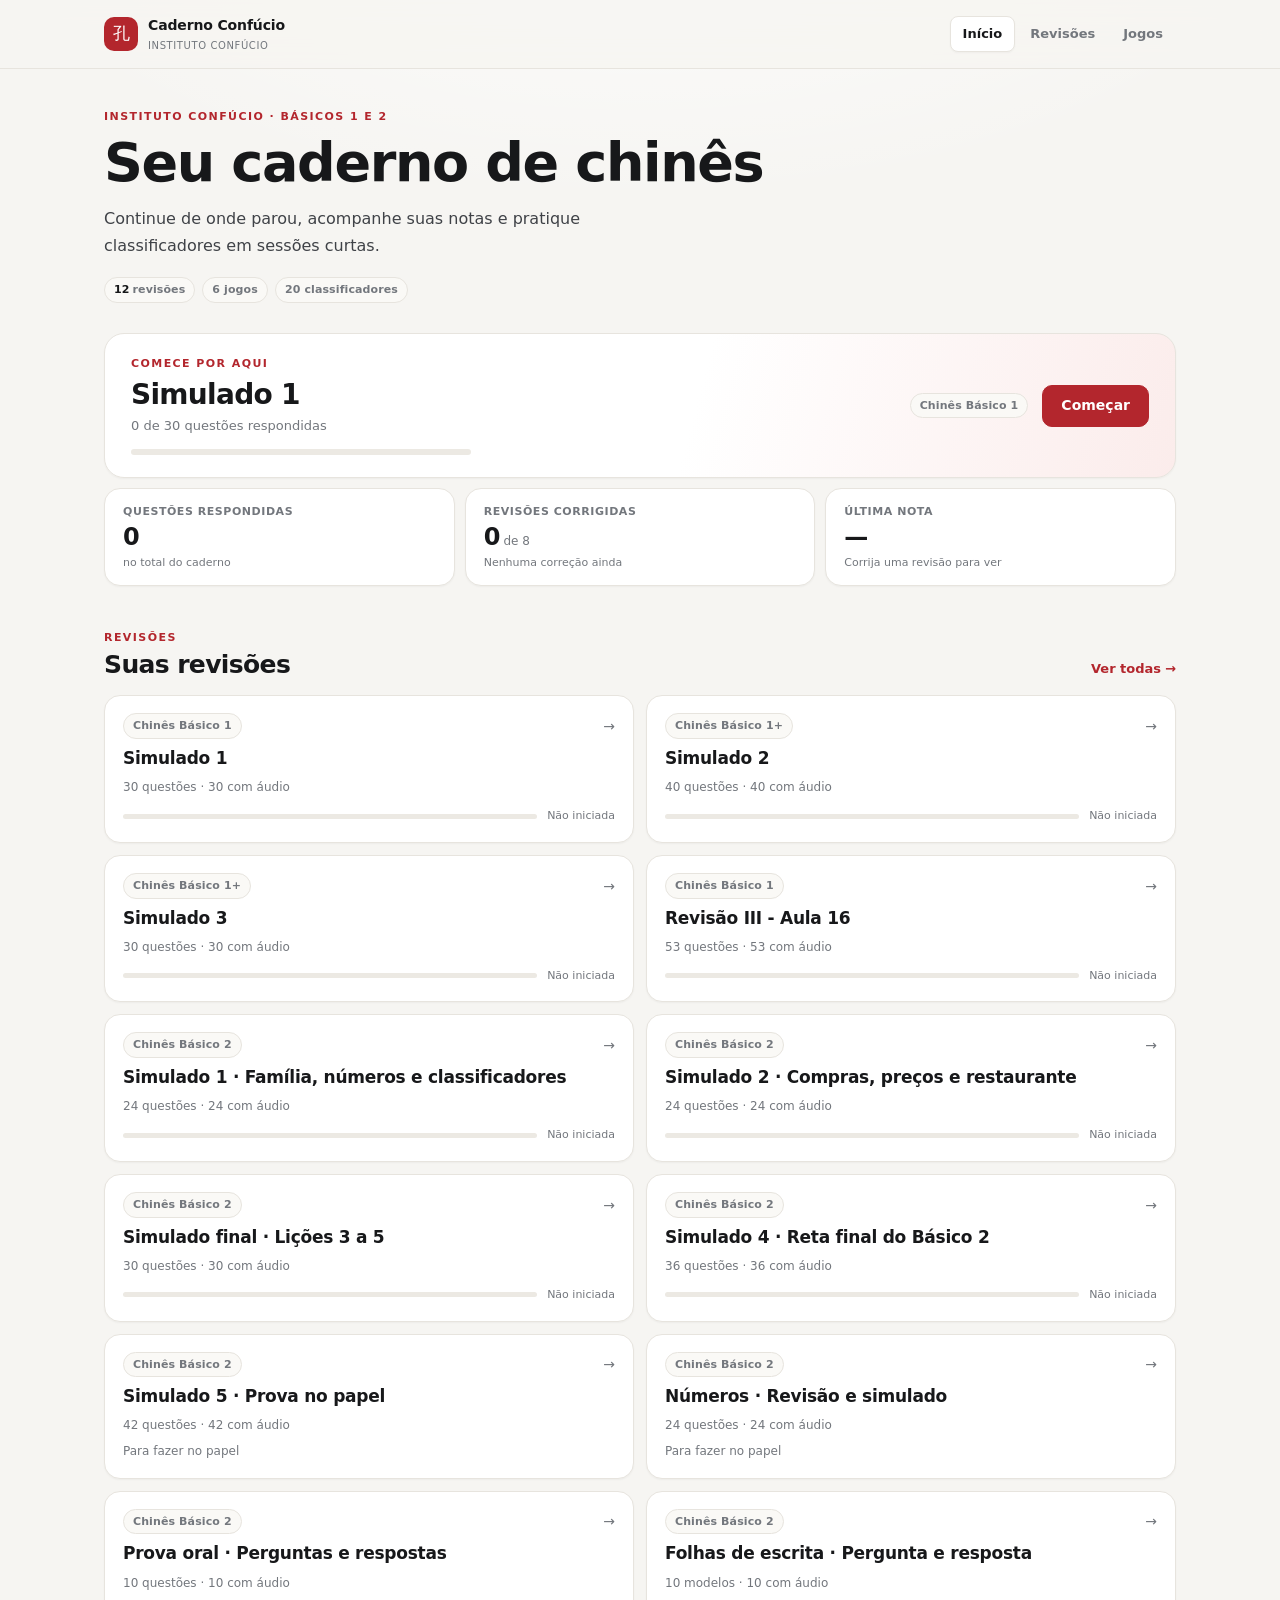
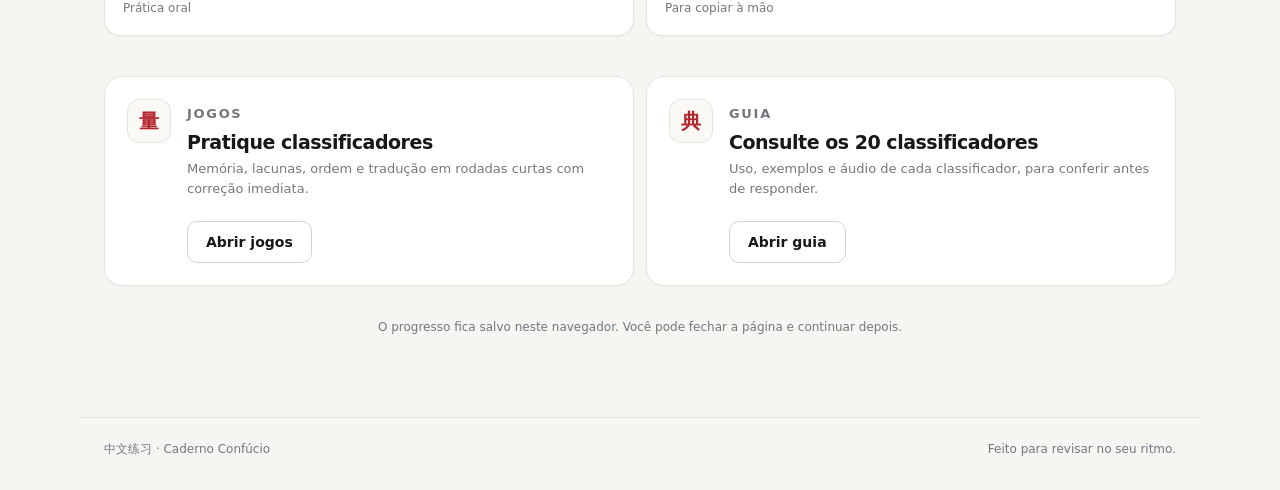
==== commit 89191cb2: "feat: add Mandarin audio to all practice questions and full handwriting guides" ====
--- a/index.html
+++ b/index.html
@@ -79,6 +79,6 @@
       <span>Feito para revisar no seu ritmo.</span>
     </footer>
 
-    <script src="./src/app.js?v=2026-11-26-2" type="module"></script>
+    <script src="./src/app.js?v=2026-11-26-3" type="module"></script>
   </body>
 </html>
--- a/src/styles.css
+++ b/src/styles.css
@@ -2554,12 +2554,6 @@
   border-bottom: 1px solid var(--border-strong);
 }
 
-.practice-rule-label {
-  margin-bottom: -8px;
-  color: var(--muted);
-  font-size: 12px;
-}
-
 .practice-images {
   position: relative;
   max-width: 580px;
@@ -2638,8 +2632,7 @@
 }
 
 .practice-disclosure p[lang="zh-Hans"],
-.oral-print-question,
-.trace-answer {
+.oral-print-question {
   margin-top: 3px;
   font-size: 19px;
 }
@@ -2667,21 +2660,26 @@
   padding-left: 24px;
 }
 
-.trace-answer {
-  padding-left: 9px;
-  border-left: 2px solid var(--accent);
-  color: var(--ink);
+.practice-audio-pair {
+  display: flex;
+  flex-wrap: wrap;
+  gap: 6px 12px;
+}
+
+.speech-transcript {
+  margin: 4px 0;
+  font-size: 16px;
 }
 
 .trace-rows {
   display: grid;
   gap: 5px;
+  width: min(100%, calc(var(--trace-columns) * 46px));
 }
 
 .trace-row {
   display: grid;
-  grid-template-columns: repeat(6, minmax(0, 1fr));
-  width: min(100%, 330px);
+  grid-template-columns: repeat(var(--trace-columns), minmax(0, 1fr));
   border-left: 1px solid #8b8883;
 }
 
@@ -2694,12 +2692,11 @@
   aspect-ratio: 1;
   border: 1px solid #8b8883;
   border-left: 0;
-  font: 400 clamp(16px, 4vw, 33px) / 1 "Kaiti SC", KaiTi, "Noto Serif SC", "PingFang SC", serif;
-}
-
-.trace-cell:nth-child(2),
-.trace-cell:nth-child(3) {
-  color: #adaba7;
+  font: 400 clamp(13px, 3.4vw, 30px) / 1 "Kaiti SC", KaiTi, "Noto Serif SC", "PingFang SC", serif;
+}
+
+.trace-model {
+  color: #96928e;
 }
 
 .trace-cell::before,
@@ -2742,7 +2739,7 @@
   }
 
   body:has(.exam-screen[data-format]:not([data-format=""]):not([hidden])) :is(.site-header, .site-footer),
-  .exam-screen[data-format]:not([data-format=""]) :is(.exam-sticky, .practice-actions, .audio-row, .oral-transcript),
+  .exam-screen[data-format]:not([data-format=""]) :is(.exam-sticky, .practice-actions, .audio-row, .practice-audio-pair, .oral-transcript),
   .practice-answer-key:not([open]) {
     display: none !important;
   }
@@ -2798,11 +2795,6 @@
     border-color: #a7a4a0;
   }
 
-  .practice-rule-label {
-    margin: 1mm 0 0;
-    font-size: 8pt;
-  }
-
   .practice-images {
     max-width: 115mm;
     break-inside: avoid;
@@ -2831,7 +2823,7 @@
   }
 
   .trace-rows {
-    width: 77mm;
+    width: min(100%, calc(var(--trace-columns) * 11mm));
     gap: 1mm;
     margin: 2mm 0;
   }
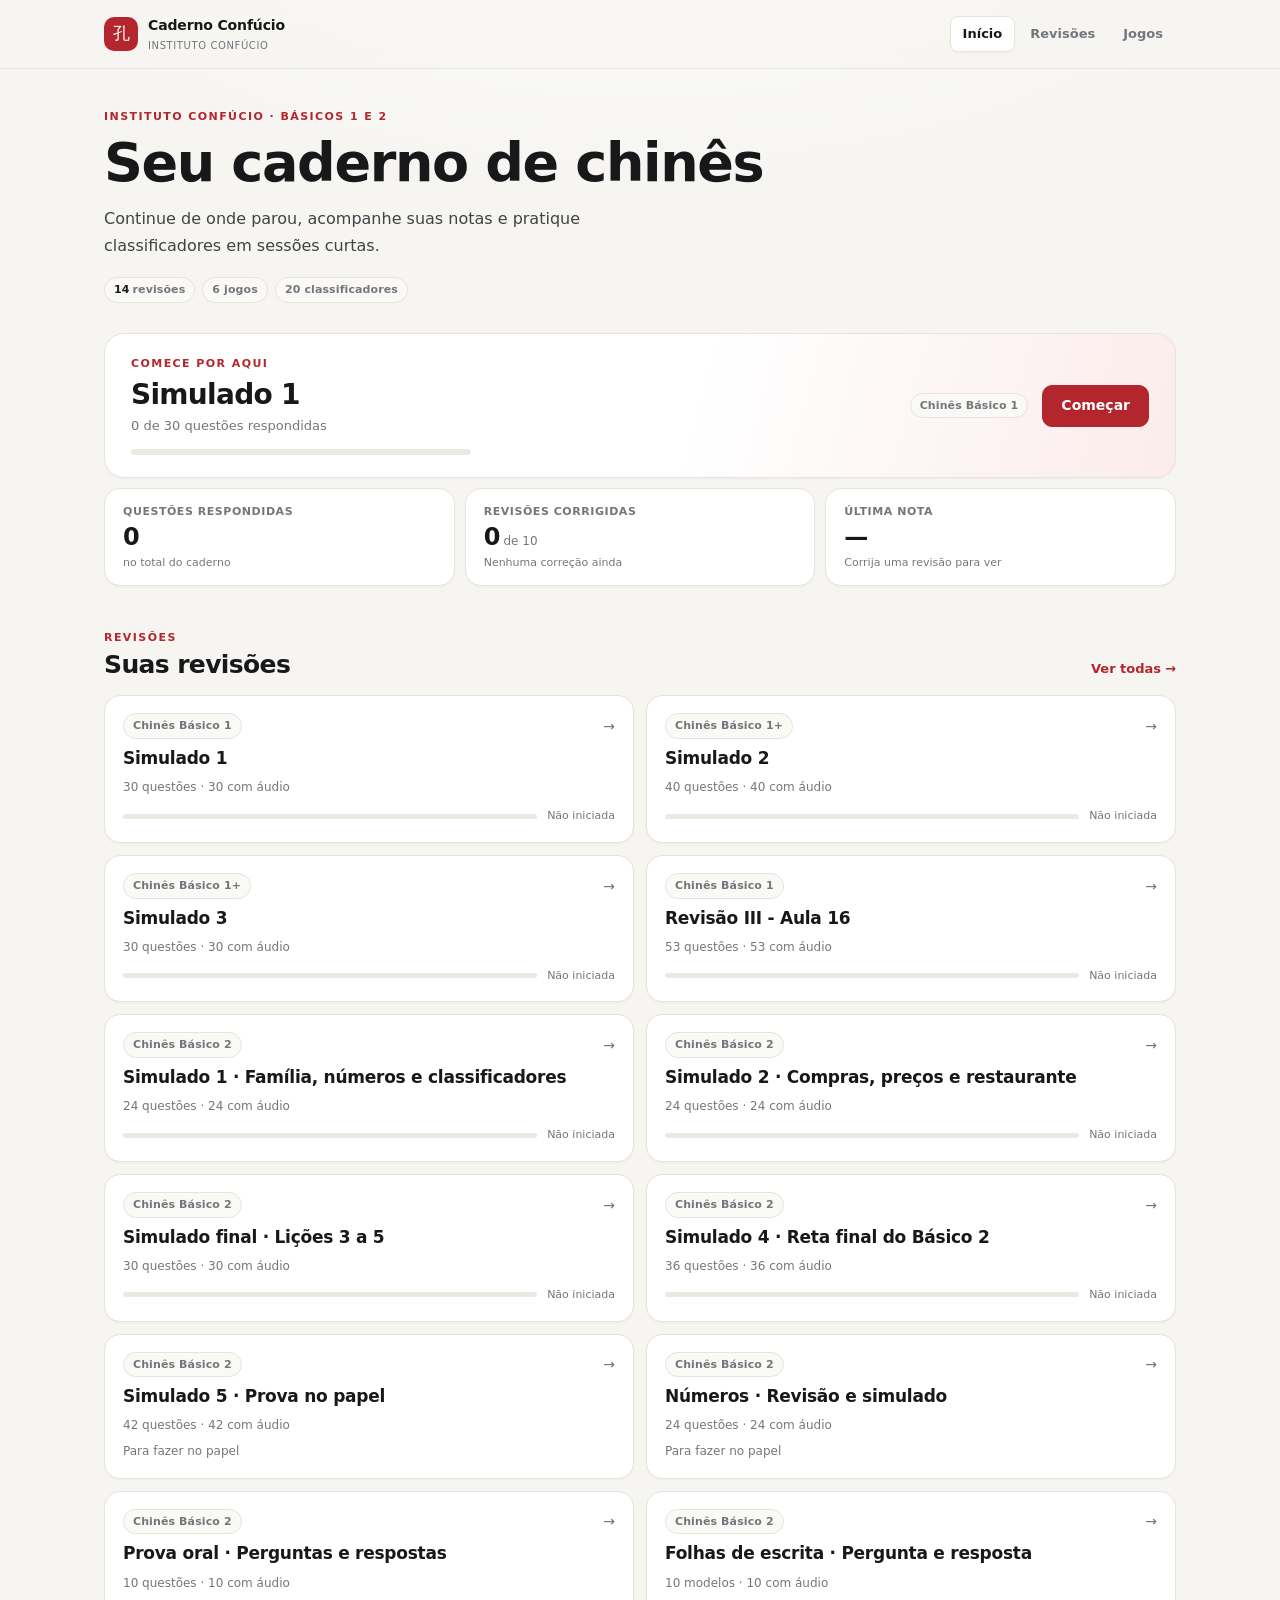
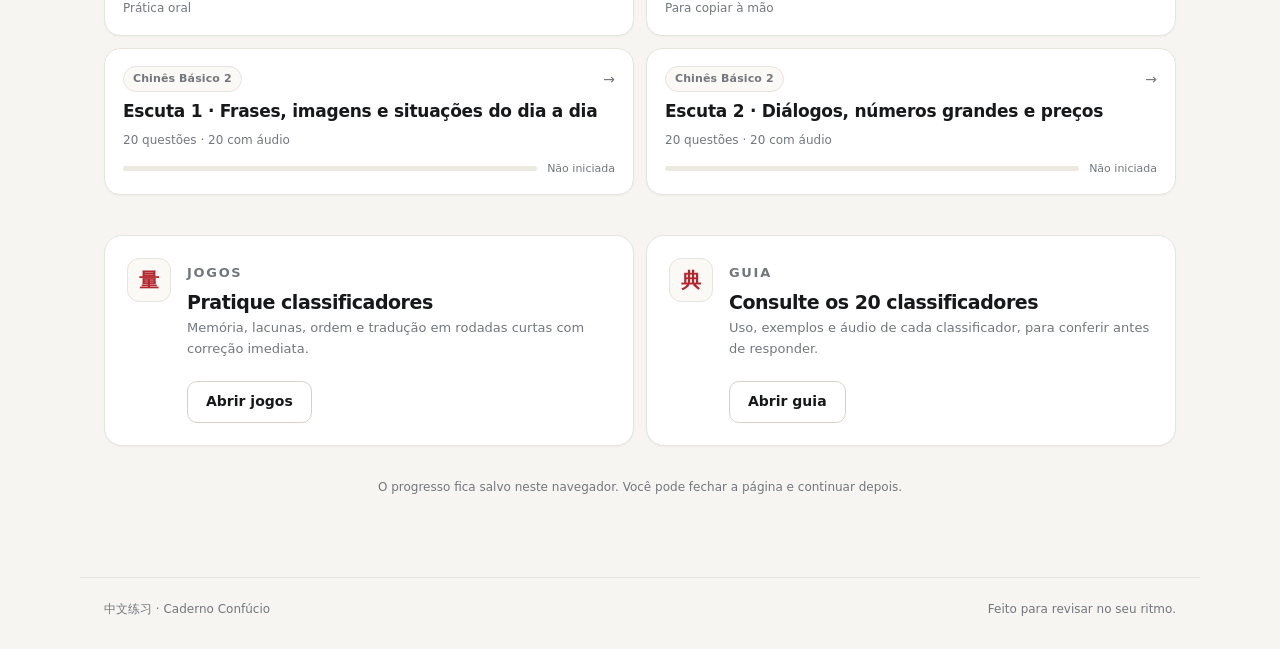
==== commit 7f451302: "feat: add two Basic 2 Mandarin listening exams" ====
--- a/index.html
+++ b/index.html
@@ -30,7 +30,7 @@
           <h1>Seu caderno de chinês</h1>
           <p class="lede">Continue de onde parou, acompanhe suas notas e pratique classificadores em sessões curtas.</p>
           <div class="home-tags">
-            <span class="tag"><strong id="homeExamCount">12</strong> revisões</span>
+            <span class="tag"><strong id="homeExamCount">14</strong> revisões</span>
             <span class="tag">6 jogos</span>
             <span class="tag">20 classificadores</span>
           </div>
@@ -79,6 +79,6 @@
       <span>Feito para revisar no seu ritmo.</span>
     </footer>
 
-    <script src="./src/app.js?v=2026-11-26-3" type="module"></script>
+    <script src="./src/app.js?v=2026-11-26-5" type="module"></script>
   </body>
 </html>
